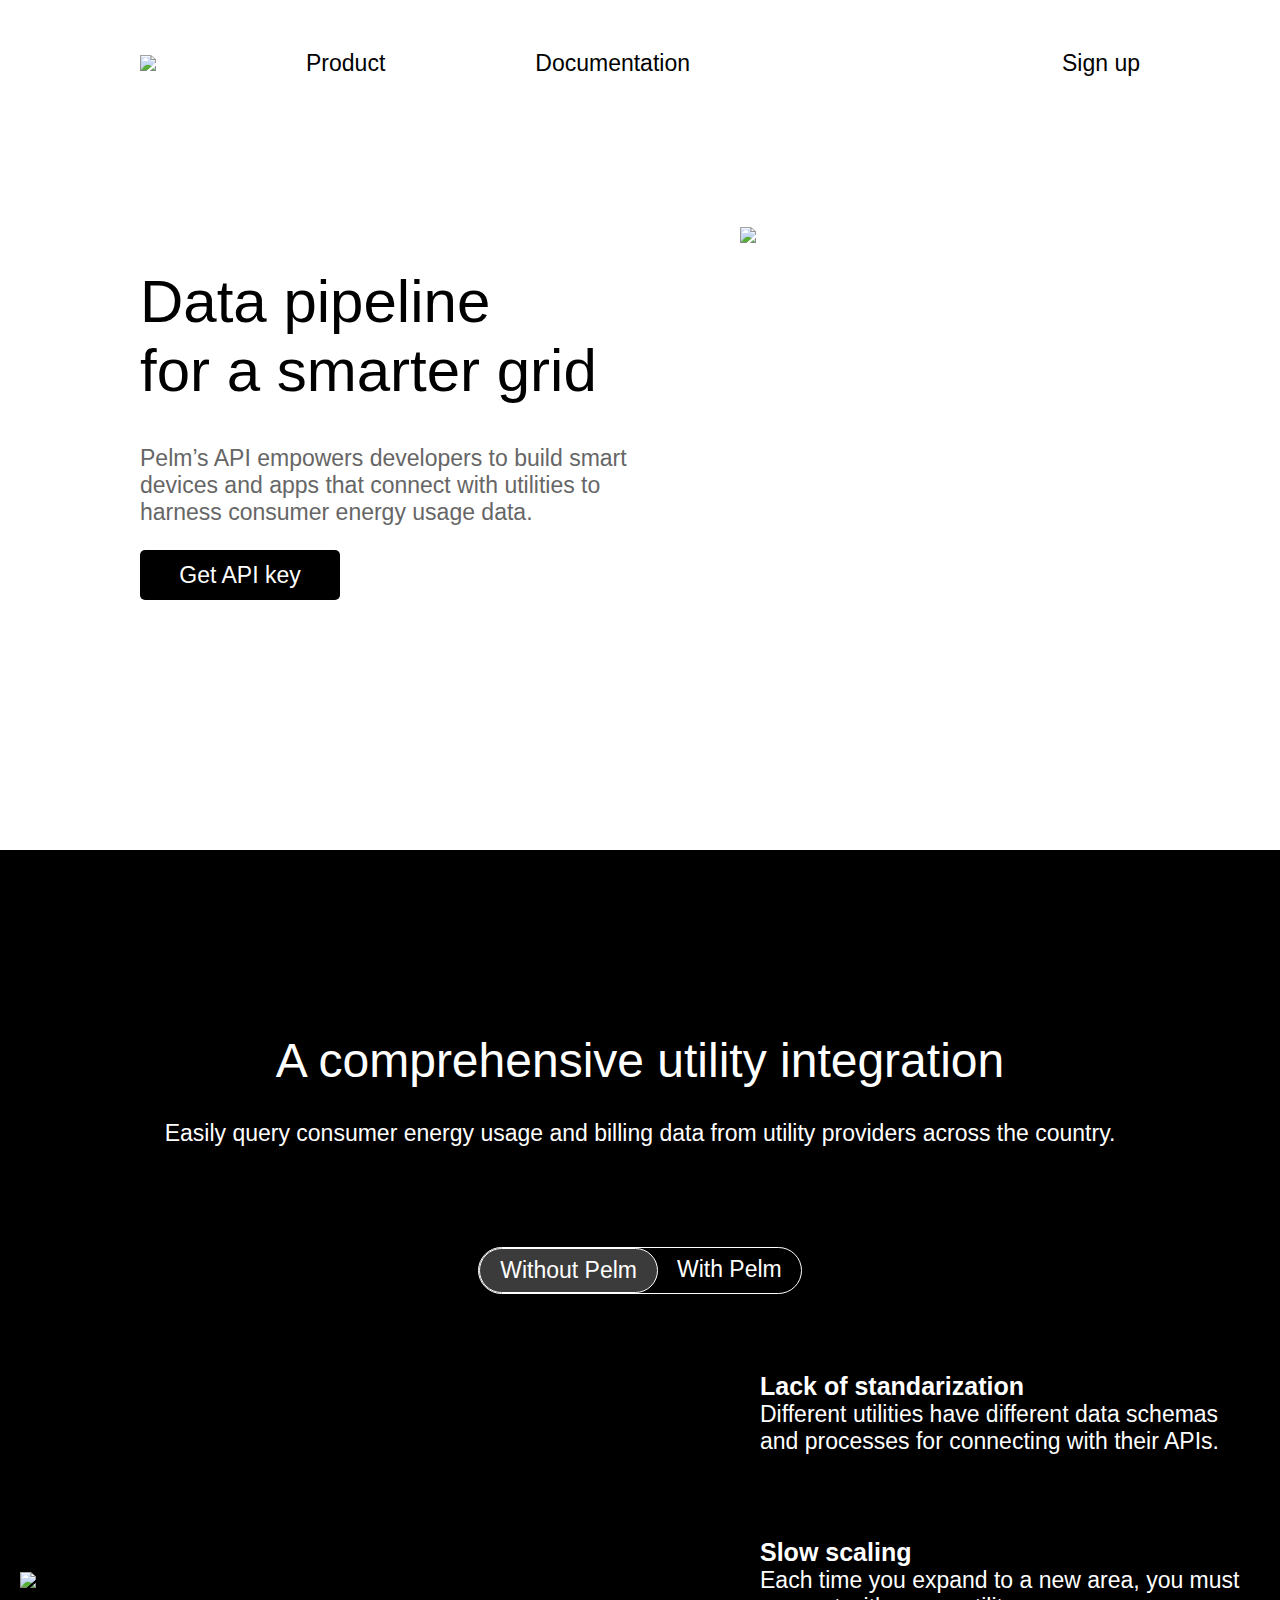
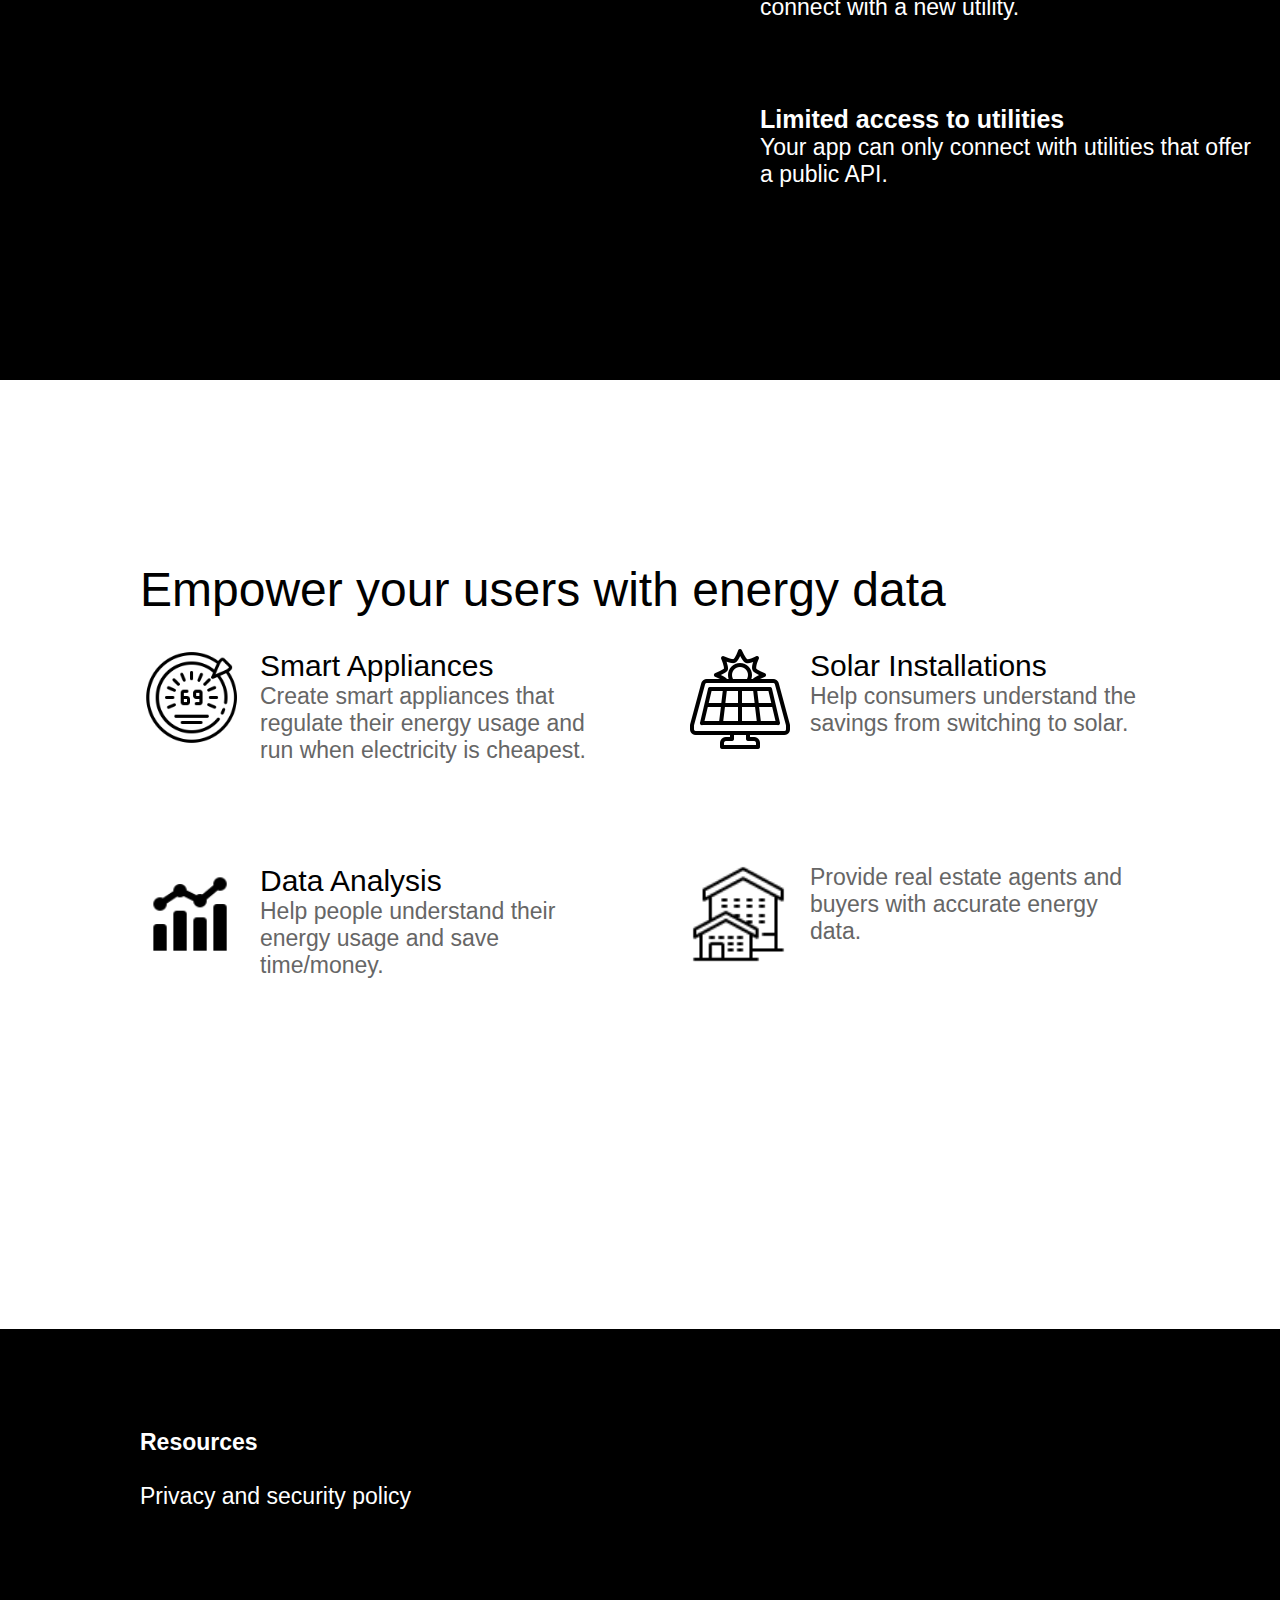
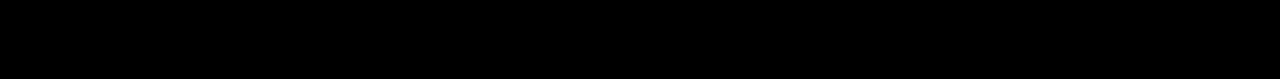
==== index.html @ b38000c2 "make product page responsive" ====
<!DOCTYPE HTML>
<html>
<head>
  <title>Pelm - Home</title>
  <meta charset="utf-8" />
  <meta name="viewport" content="width=device-width, initial-scale=1, user-scalable=no" />
  <!-- <link rel="stylesheet" href="assets/css/main.css" /> -->
  <link rel="stylesheet" href="assets/css/main.css" />
  <noscript><link rel="stylesheet" href="assets/css/noscript.css" /></noscript>
</head>
<body class="is-preload" style = "margin: 0px;">

  <!-- HEADER -->
  <div class="section-outer">
    <div class="header-container">
      <div class="header-content">
        <a href="index.html"><img style="width: 150px;" src="images/pelm-logo-with-text.png" /></a>
        <a class="header-link" href="product.html"> Product </a>
        <a class="header-link" href="documentation.html"> Documentation </a>
      </div>
      <a id="sign-up-link" class="header-link" href="register.html"> Sign up </a>
    </div>
  </div>

  <!-- INTRO -->
  <div class="section-outer">
    <div class="section-inner">
      <div class="intro-section-inner">
        <div style = "width: 500px">
          <h1 class="title">
            Data pipeline<br/> for a smarter grid
          </h1>
          <p class="intro-sub-title">
            Pelm’s API empowers developers to build smart devices and apps that connect with utilities​ to harness consumer energy usage data.
          </p>
          <a style = "width: 200px; height: 50px; background-color: black; margin-top: 12px; text-decoration:none;" href="register.html">
            <div style = "width: 200px; height: 50px; background-color: black; margin-top: 24px; border-radius: 5px; display: flex; justify-content: center; align-items: center;">
              <div style="font-size: 23px; font-family:roboto,sans-serif; color: white">
                Get API key
              </div>
            </div>
          </a>
        </div>
        <img class="intro-illustration" style="width: 400px;" src="https://static.wixstatic.com/media/a2cf2d_30bcdb3bb48a41028e357c40b509161d~mv2.png/v1/fill/w_996,h_762,al_c,q_90/Screen%20Shot%202021-02-03%20at%207_02_55%20PM.webp" />
      </div>

    </div>

  </div>

  <!--
  INFO
  -->
  <div id="info-section" class="section-outer info-section-outer">
    <div class="section-inner info-section-inner">
      <h1 class="info-h1">
        A comprehensive utility integration
      </h1>
      <p class="info-sub-header">
        Easily query consumer energy usage and billing data from utility providers across the country.
      </p>

      <div class="switch-field select-view" style="display: flex;
      justify-content: center;">
        <div class="switch-field-outer">
          <input type="radio" id="radio-one" name="switch-one" value="yes" checked/>
          <label for="radio-one">Without Pelm</label>
          <input type="radio" id="radio-two" name="switch-one" value="no" />
          <label for="radio-two">With Pelm</label>

        </div>
        
      </div>

      <div class="info-content">
        <img id="flowchart-without-pelm" class="flowchart" src="images/flowchart-without-pelm.png" />
        <img id="flowchart-with-pelm" class="flowchart" style="display: none;" src="images/flowchart-with-pelm.png" />


        <div id="without-pelm-summary" class="info-summary">
          <div style="color: white">
            <h3>
              Lack of standarization
            </h3>
            <p>
              Different utilities have different data schemas and processes for connecting with their APIs.
            </p>
          </div>
          <div style="color: white">
            <h3>
              Slow scaling
            </h3>
            <p>
              Each time you expand to a new area, you must connect with a new utility.
            </p>
          </div>
          <div style="color: white">
            <h3>
              Limited access to utilities
            </h3>
            <p>
              Your app can only connect with utilities that offer a public API.
            </p>
          </div>
        </div>

        <div id="with-pelm-summary" class="info-summary">
          <div style="color: white">
            <h3>
              One API to rule them all
            </h3>
            <p>
              Connect with just one API and get access to energy usage data for any household in the country.
            </p>
          </div>
          <div style="color: white">
            <h3>
              Scale rapidly
            </h3>
            <p>
              Expanding to a new region? We're probably already connected to the utility there.
            </p>
          </div>
          <div style="color: white">
            <h3>
              Exclusive access to certain utilities
            </h3>
            <p>
              We're working on integrating Pelm with utilities that don't offer a public API. Connect with Pelm to get access to previously unavailable customers.
            </p>
          </div>
        </div>

      </div>


    </div>

  </div>

<!-- USE CASES -->
  <div class="section-outer">
    <div class="section-inner">
      <h1>Empower your users with energy data</h1>
      <div class="use-case-items">
        <div class="use-case-section-item">
          <img class="use-case-section-icon" src="images/use-case-appliance.png" />
          <div>
            <h2>Smart Appliances</h2>
            <p>
              Create smart appliances that regulate their energy usage and run when electricity is cheapest.
            </p>
          </div>
        </div>
        <div class="use-case-section-item">
          <img class="use-case-section-icon" src="images/use-case-solar.png" />
          <div>
            <h2>Solar Installations</h2>
            <p>
              Help consumers understand the savings from switching to solar.
            </p>
          </div>
        </div>
        <div class="use-case-section-item">
          <img class="use-case-section-icon" src="images/use-case-data.png" />
          <div>
            <h2>Data Analysis</h2>
            <p>
              Help people understand their energy usage and save time/money.
            </p>
          </div>
        </div>
        <div class="use-case-section-item">
          <img class="use-case-section-icon" src="images/use-case-real-estate.png" />
          <div>
            <h2>
            <p>
              Provide real estate agents and buyers with accurate energy data.
            </p>
          </div>
        </div>

      </div>
    </div>
  </div>


  <!--@@@@@@@@@@@@@@@
  FOOTER
  @@@@@@@@@@@@@@@-->
    <div id="footer" class="section-outer footer-section-outer" >
      <div class="section-inner footer-section-inner" >
        <strong>Resources</strong>
        <br/>
        <br/>
        <a href="privacy-and-security-policy.html" style="text-decoration: none;">Privacy and security policy</a>
      </div>
    </div>


    <!-- Scripts -->
    <script src="js/jquery.min.js"></script>
    <script src="js/jquery.scrolly.min.js"></script>
    <script src="js/browser.min.js"></script>
    <script src="js/breakpoints.min.js"></script>
    <script src="js/util.js"></script>
    <script src="js/main.js"></script>

  </body>
  </html>
---- assets/css/main.css ----
html {
  font-family:roboto,sans-serif;
}

h1 {
  font-size: 35px;
  font-weight: normal;
  font-family:roboto-bold,roboto,sans-serif;
}

h2 {
  font-size: 25px;
  font-weight: normal;
  font-family:roboto-bold,roboto,sans-serif;
  margin: 0 0 0 0;
}

h3 {
  font-size: 22px;
  font-family:roboto-bold,roboto,sans-serif;
  margin: 0 0 0 0;
}

p {
  font-size: 20px;
  margin: 0 0 0 0;
  color: #666666;
}

a {
  font-size: 20px;
  text-decoration: none;
  color: #666666;
}

strong {
  font-size: 20px; font-family:roboto-bold,roboto,sans-serif
}



.section-outer {
  display: flex; justify-content: center
}

.section-inner {
  margin-top: 100px;
  margin-bottom: 100px;
  width: 90%;
}

@media (min-width: 1000px) {
  h1 {
    font-size: 48px;
  }

  h2 {
    font-size: 30px;
  }

  h3 {
    font-size: 25px;
  }

  p {
    font-size: 23px;
  }

  a {
    font-size: 23px;
  }

  strong {
    font-size: 23px;
  }

  .section-inner {
    width: 1000px;
    margin-top: 150px;
    margin-bottom: 150px;
  }
}


/*
  HEADER
*/

.header-container {
  width: 90%; margin-top: 50px; display: flex; justify-content: space-between;
}

@media (min-width: 1000px) {
  .header-container {
    width: 1000px;
  }
}

.header-content {
  display: flex;
  width: 550px;
  justify-content: space-between;
}

.header-link {
  display: flex;
  /*display: none;*/
  justify-content: center;
  align-items: center;
  text-decoration:none;
  font-size: 23px;

  /*margin-left: 100px;*/
  color: black;
}

@media (max-width: 999px) {
  #sign-up-link {
    display: none;
  }

  .header-link {
    display: none;
  }
}


/*
  INTRO
*/

.intro-section-inner {
  display: flex;
  justify-content: space-between;
  margin-bottom: 100px;
}

.title {
  font-size: 60px;
  /*font-family:roboto-bold,roboto,sans-serif;*/
}

.intro-sub-title {
  margin-top: 12px; color: #666666;
}

@media (max-width: 999px) {
  .title {
    font-size: 40px;
  }

  .intro-illustration {
    display: none;
  }
}

/*
  INFO
*/

#info-section {
  color: white;
}

#info-section p {
  color: white;
}

.info-section-outer {
  background-color: #000000;
}

.info-section-inner {
  display: flex;
  flex-direction: column;
  justify-content: center;
}

@media (min-width: 1000px) {
  .info-section-inner {
    width: 1500px;
  }
}

.intro-section-inner {
  display: flex;
  justify-content: space-between;
}

.info-h1 {
  text-align: center;
}

.info-sub-header {
  /*margin-top: 12px; */
  text-align: center; margin-bottom: 100px;
}

.switch-field {
  display: flex;
  margin-bottom: 36px;
  overflow: hidden;
}

.switch-field-outer {
  display: flex;
  /*margin-bottom: 36px;
  overflow: hidden;*/
  border: 1px solid white;
  border-radius: 50px;
}


.switch-field input {
  position: absolute !important;
  clip: rect(0, 0, 0, 0);
  height: 1px;
  width: 1px;
  border: 0;
  overflow: hidden;
}

.switch-field label {
  font-family: roboto,sans-serif;
  font-size: 20px;
  line-height: 1;
  text-align: center;
  padding: 10px 20px;
  margin-right: -1px;
  transition: all 0.1s ease-in-out;
  border-radius: 50px 50px 50px 50px;
}

@media (min-width: 1000px) {
  .switch-field label {
    font-size: 23px;
  }
}

.switch-field label:hover {
  cursor: pointer;
}

.switch-field input:checked + label {
  background-color: #3B3B3B;
  border: 1px solid white;
}

.info-content {
  display: flex;
  flex-direction: column;
  align-items: center;
}

@media (min-width: 1000px) {
  .info-content {
    flex-direction: row;
    justify-content: space-around;
  }
}

.flowchart {
  width: min(90%, 700px);
}

.info-summary {
  max-width: 500px; height: 500px; display: flex; flex-direction: column; justify-content: space-around;
}

#with-pelm-summary {
  display: none;
}

/*
  USE CASES
*/

.use-case-section-inner {
  display: flex; flex-direction: column;
}

.use-case-items {
  display: flex;
  flex-direction: row;
  flex-wrap: wrap;
  justify-content: center;
}

.use-case-section-item {
  display: flex;
  width: 450px;
  margin-bottom: 40px;
}

.use-case-section-icon {
  width: 80px;
  height: 80px;
  margin-right: 20px;
}

@media (min-width: 1000px) {
  .use-case-items {
    justify-content: space-between;
  }

  .use-case-section-item {
    margin-bottom: 100px;
  }

  .use-case-section-icon {
    width: 100px;
    height: 100px;
  }
}

.login {
  width: 350px;
  /*position: absolute;*/
  /*top: 10%;*/
  /*left: 50%;*/
  /*margin-left: -175px;*/
}

/*
  FOOTER
*/

#footer {
  color: white;
}

#footer a {
  color: white;
}

.footer-section-outer {
  display: flex; justify-content: center;
  background-color: black;
  margin-top: 100px;
}

.footer-section-inner {
  margin-top: 100px; margin-bottom: 100px;
  width: 90%;
  height: 150px;
  font-size: 23px;
  font-family: roboto,sans-serif;
}

@media (min-width: 1000px) {
  .footer-section-inner {
    width: 1000px;
  }
}


#privacy-and-security-policy h2 {
  font-size: 30px; font-family:roboto-bold,roboto,sans-serif
}

#privacy-and-security-policy h3 {
  font-size: 30px; font-family:roboto-bold,roboto,sans-serif
}

#privacy-and-security-policy p {
    font-size: 23px; font-family:roboto,sans-serif; color: #666666;
}

#privacy-and-security-policy li {
  font-size: 23px; font-family:roboto,sans-serif; color: #666666;
}

.privacy-and-security-policy-h1 {

}

.privacy-and-security-policy-h2 {
  font-size: 30px; font-family:roboto-bold,roboto,sans-serif
}

.privacy-and-security-policy-h3 {
  font-size: 23px; font-family:roboto-bold,roboto,sans-serif
}

.privacy-and-security-policy-body {
  font-size: 23px; font-family:roboto,sans-serif; color: #666666;
}


.register-form-row {
  width: 500px;
}
---- assets/css/main.css ----
html {
  font-family:roboto,sans-serif;
}

h1 {
  font-size: 35px;
  font-weight: normal;
  font-family:roboto-bold,roboto,sans-serif;
}

h2 {
  font-size: 25px;
  font-weight: normal;
  font-family:roboto-bold,roboto,sans-serif;
  margin: 0 0 0 0;
}

h3 {
  font-size: 22px;
  font-family:roboto-bold,roboto,sans-serif;
  margin: 0 0 0 0;
}

p {
  font-size: 20px;
  margin: 0 0 0 0;
  color: #666666;
}

a {
  font-size: 20px;
  text-decoration: none;
  color: #666666;
}

strong {
  font-size: 20px; font-family:roboto-bold,roboto,sans-serif
}



.section-outer {
  display: flex; justify-content: center
}

.section-inner {
  margin-top: 100px;
  margin-bottom: 100px;
  width: 90%;
}

@media (min-width: 1000px) {
  h1 {
    font-size: 48px;
  }

  h2 {
    font-size: 30px;
  }

  h3 {
    font-size: 25px;
  }

  p {
    font-size: 23px;
  }

  a {
    font-size: 23px;
  }

  strong {
    font-size: 23px;
  }

  .section-inner {
    width: 1000px;
    margin-top: 150px;
    margin-bottom: 150px;
  }
}


/*
  HEADER
*/

.header-container {
  width: 90%; margin-top: 50px; display: flex; justify-content: space-between;
}

@media (min-width: 1000px) {
  .header-container {
    width: 1000px;
  }
}

.header-content {
  display: flex;
  width: 550px;
  justify-content: space-between;
}

.header-link {
  display: flex;
  /*display: none;*/
  justify-content: center;
  align-items: center;
  text-decoration:none;
  font-size: 23px;

  /*margin-left: 100px;*/
  color: black;
}

@media (max-width: 999px) {
  #sign-up-link {
    display: none;
  }

  .header-link {
    display: none;
  }
}


/*
  INTRO
*/

.intro-section-inner {
  display: flex;
  justify-content: space-between;
  margin-bottom: 100px;
}

.title {
  font-size: 60px;
  /*font-family:roboto-bold,roboto,sans-serif;*/
}

.intro-sub-title {
  margin-top: 12px; color: #666666;
}

@media (max-width: 999px) {
  .title {
    font-size: 40px;
  }

  .intro-illustration {
    display: none;
  }
}

/*
  INFO
*/

#info-section {
  color: white;
}

#info-section p {
  color: white;
}

.info-section-outer {
  background-color: #000000;
}

.info-section-inner {
  display: flex;
  flex-direction: column;
  justify-content: center;
}

@media (min-width: 1000px) {
  .info-section-inner {
    width: 1500px;
  }
}

.intro-section-inner {
  display: flex;
  justify-content: space-between;
}

.info-h1 {
  text-align: center;
}

.info-sub-header {
  /*margin-top: 12px; */
  text-align: center; margin-bottom: 100px;
}

.switch-field {
  display: flex;
  margin-bottom: 36px;
  overflow: hidden;
}

.switch-field-outer {
  display: flex;
  /*margin-bottom: 36px;
  overflow: hidden;*/
  border: 1px solid white;
  border-radius: 50px;
}


.switch-field input {
  position: absolute !important;
  clip: rect(0, 0, 0, 0);
  height: 1px;
  width: 1px;
  border: 0;
  overflow: hidden;
}

.switch-field label {
  font-family: roboto,sans-serif;
  font-size: 20px;
  line-height: 1;
  text-align: center;
  padding: 10px 20px;
  margin-right: -1px;
  transition: all 0.1s ease-in-out;
  border-radius: 50px 50px 50px 50px;
}

@media (min-width: 1000px) {
  .switch-field label {
    font-size: 23px;
  }
}

.switch-field label:hover {
  cursor: pointer;
}

.switch-field input:checked + label {
  background-color: #3B3B3B;
  border: 1px solid white;
}

.info-content {
  display: flex;
  flex-direction: column;
  align-items: center;
}

@media (min-width: 1000px) {
  .info-content {
    flex-direction: row;
    justify-content: space-around;
  }
}

.flowchart {
  width: min(90%, 700px);
}

.info-summary {
  max-width: 500px; height: 500px; display: flex; flex-direction: column; justify-content: space-around;
}

#with-pelm-summary {
  display: none;
}

/*
  USE CASES
*/

.use-case-section-inner {
  display: flex; flex-direction: column;
}

.use-case-items {
  display: flex;
  flex-direction: row;
  flex-wrap: wrap;
  justify-content: center;
}

.use-case-section-item {
  display: flex;
  width: 450px;
  margin-bottom: 40px;
}

.use-case-section-icon {
  width: 80px;
  height: 80px;
  margin-right: 20px;
}

@media (min-width: 1000px) {
  .use-case-items {
    justify-content: space-between;
  }

  .use-case-section-item {
    margin-bottom: 100px;
  }

  .use-case-section-icon {
    width: 100px;
    height: 100px;
  }
}

.login {
  width: 350px;
  /*position: absolute;*/
  /*top: 10%;*/
  /*left: 50%;*/
  /*margin-left: -175px;*/
}

/*
  FOOTER
*/

#footer {
  color: white;
}

#footer a {
  color: white;
}

.footer-section-outer {
  display: flex; justify-content: center;
  background-color: black;
  margin-top: 100px;
}

.footer-section-inner {
  margin-top: 100px; margin-bottom: 100px;
  width: 90%;
  height: 150px;
  font-size: 23px;
  font-family: roboto,sans-serif;
}

@media (min-width: 1000px) {
  .footer-section-inner {
    width: 1000px;
  }
}


#privacy-and-security-policy h2 {
  font-size: 30px; font-family:roboto-bold,roboto,sans-serif
}

#privacy-and-security-policy h3 {
  font-size: 30px; font-family:roboto-bold,roboto,sans-serif
}

#privacy-and-security-policy p {
    font-size: 23px; font-family:roboto,sans-serif; color: #666666;
}

#privacy-and-security-policy li {
  font-size: 23px; font-family:roboto,sans-serif; color: #666666;
}

.privacy-and-security-policy-h1 {

}

.privacy-and-security-policy-h2 {
  font-size: 30px; font-family:roboto-bold,roboto,sans-serif
}

.privacy-and-security-policy-h3 {
  font-size: 23px; font-family:roboto-bold,roboto,sans-serif
}

.privacy-and-security-policy-body {
  font-size: 23px; font-family:roboto,sans-serif; color: #666666;
}


.register-form-row {
  width: 500px;
}
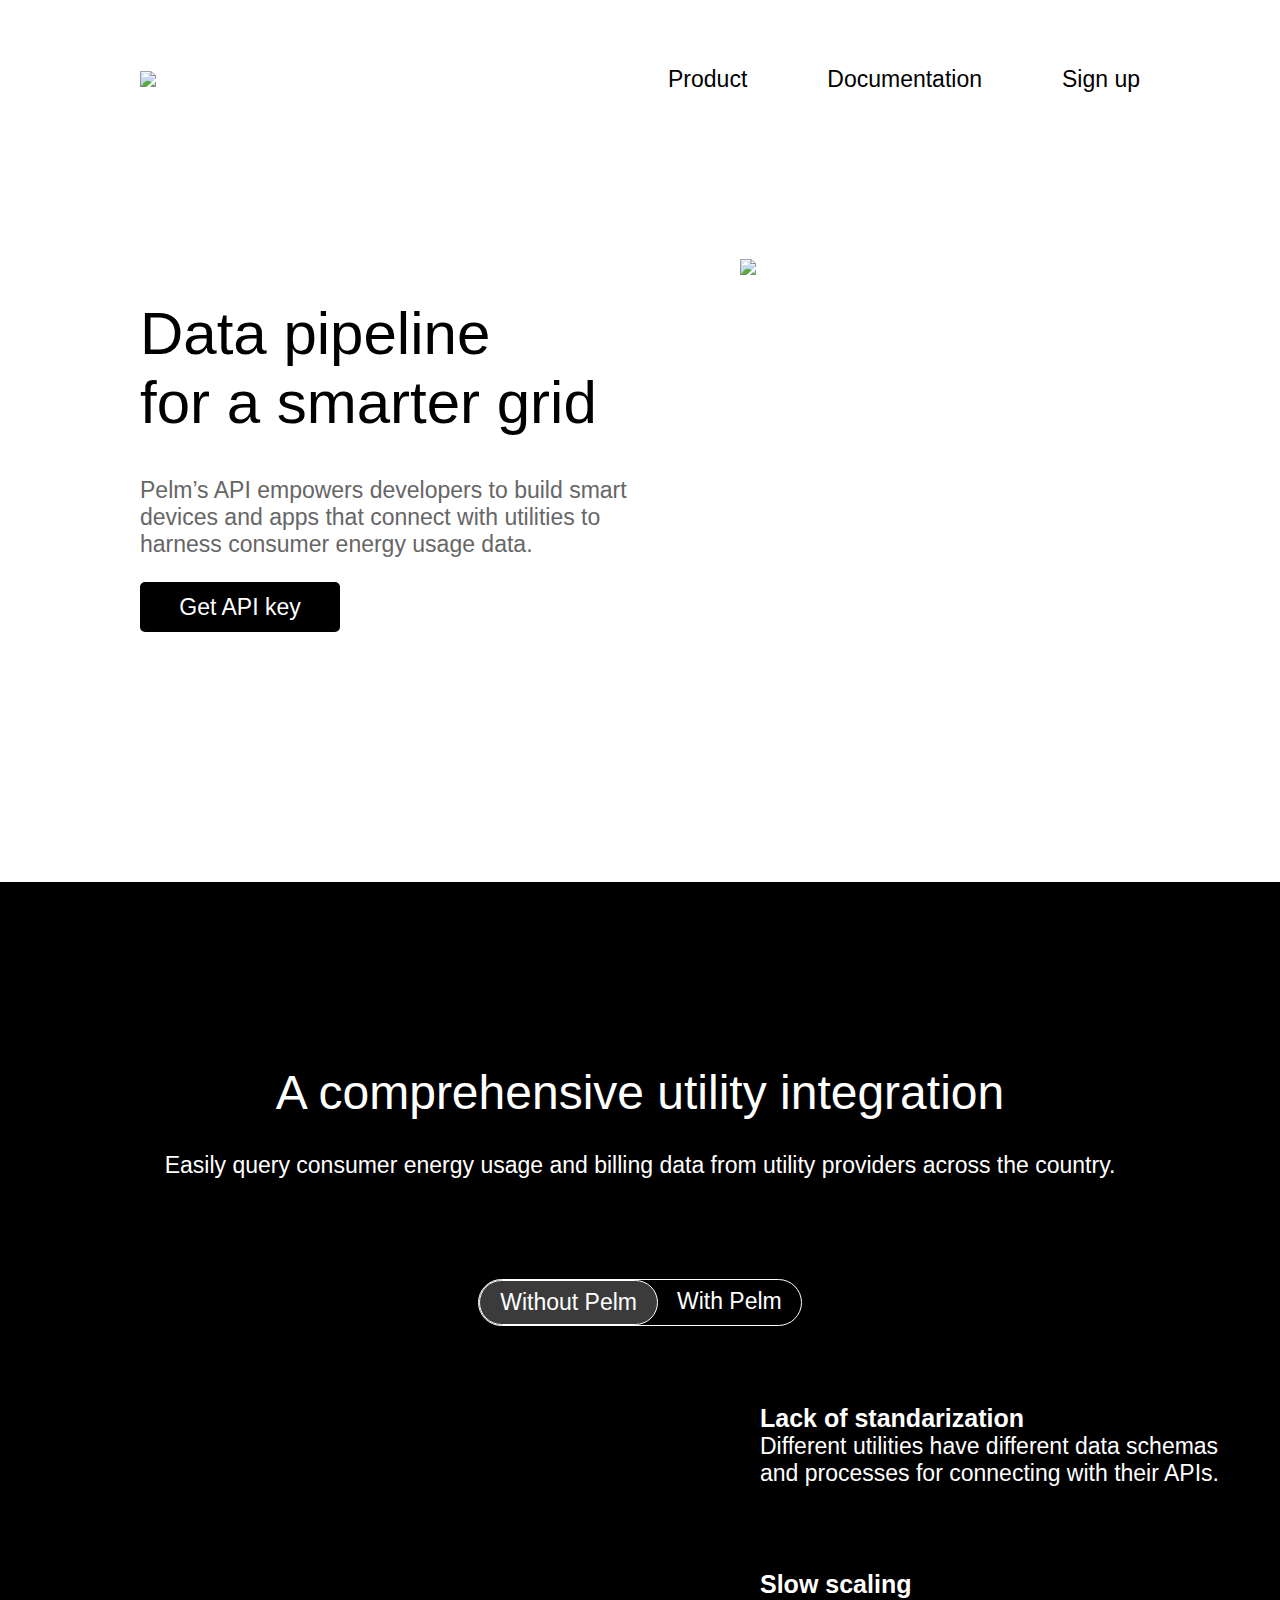
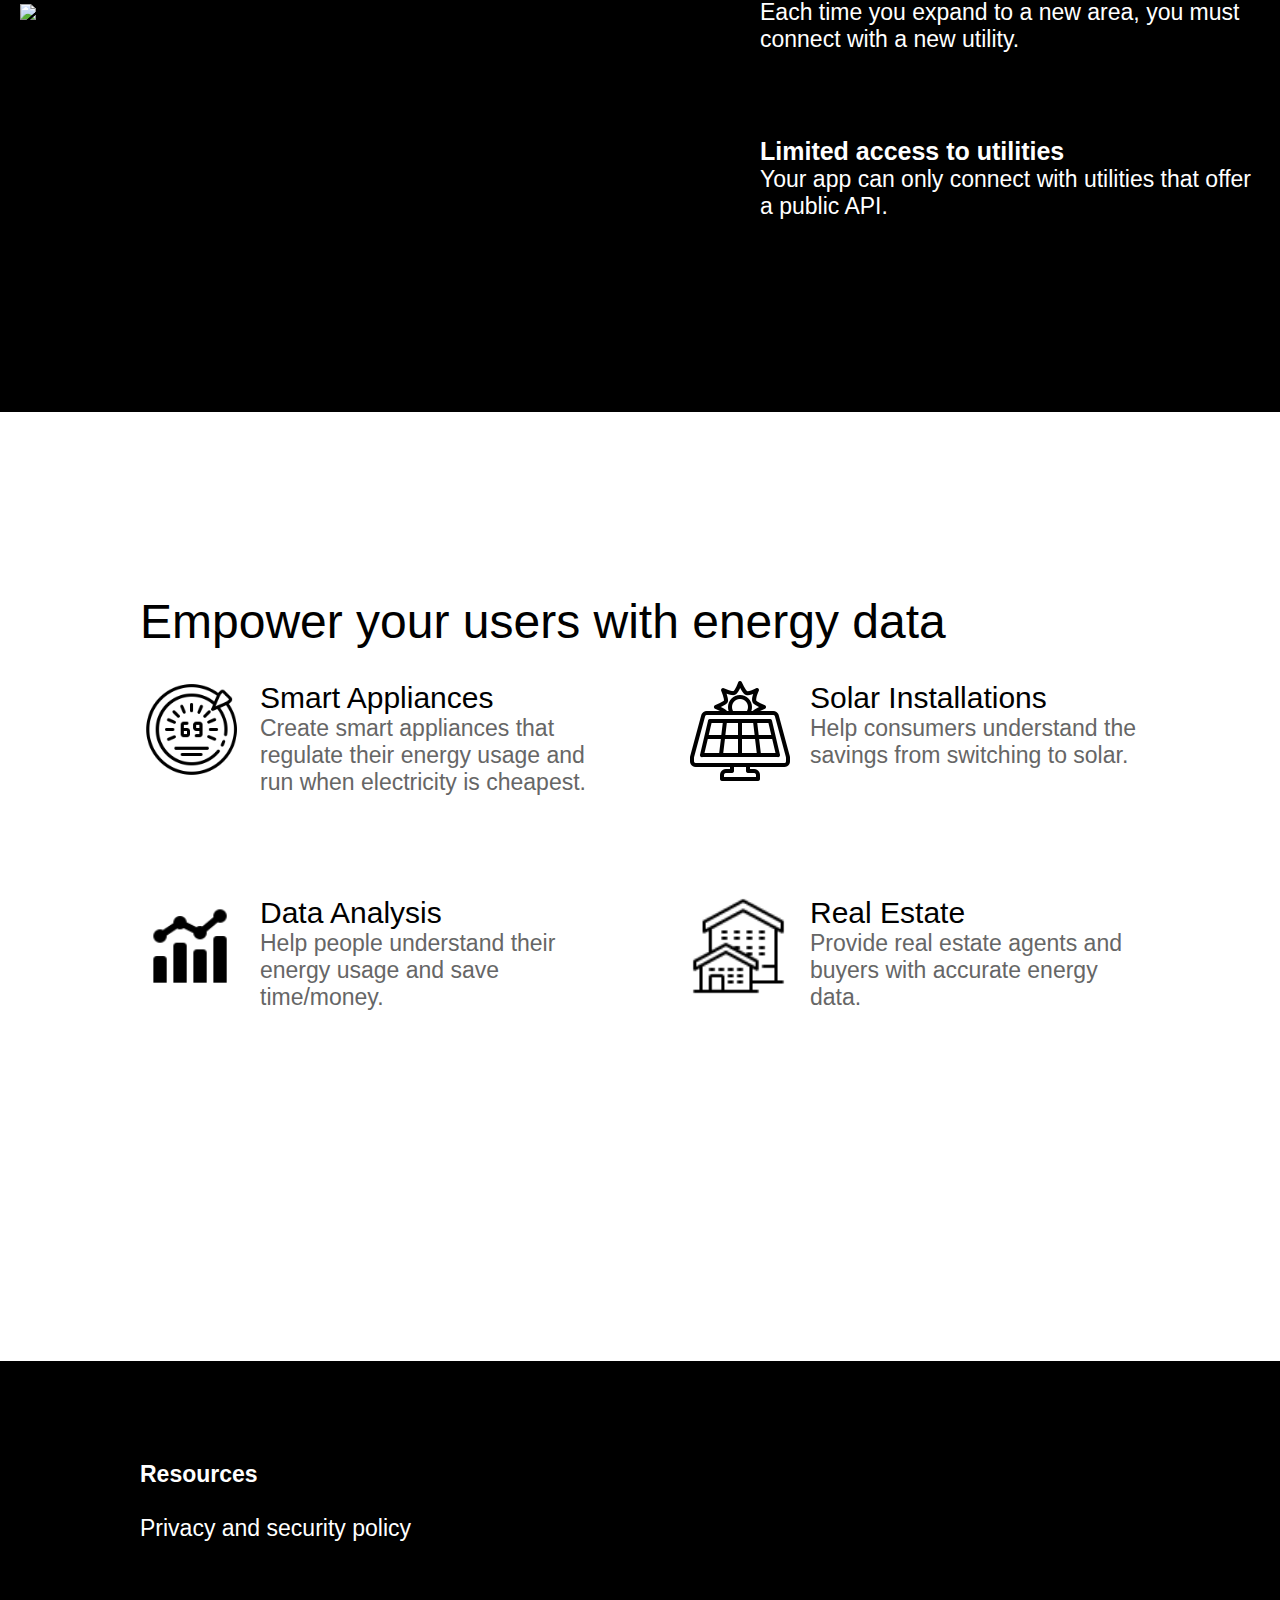
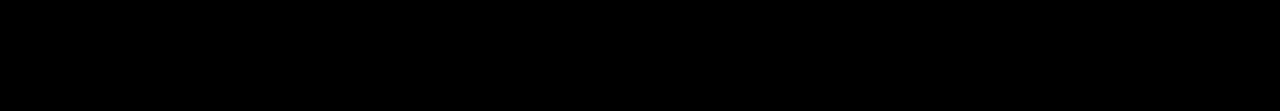
==== commit 3b04d557: "add hamburger menu to mobile" ====
--- a/index.html
+++ b/index.html
@@ -11,16 +11,34 @@
 <body class="is-preload" style = "margin: 0px;">
 
   <!-- HEADER -->
-  <div class="section-outer">
-    <div class="header-container">
-      <div class="header-content">
-        <a href="index.html"><img style="width: 150px;" src="images/pelm-logo-with-text.png" /></a>
-        <a class="header-link" href="product.html"> Product </a>
-        <a class="header-link" href="documentation.html"> Documentation </a>
-      </div>
-      <a id="sign-up-link" class="header-link" href="register.html"> Sign up </a>
-    </div>
-  </div>
+  <div id="header" class="section-outer">
+    <div class="header-section-inner">
+      <header class="header">
+        <nav class="navbar">
+          <a href="index.html"><img style="width: 150px;" src="images/pelm-logo-with-text.png" /></a>
+          <ul class="nav-menu">
+            <li class="nav-item">
+              <a href="product.html" class="nav-link">Product</a>
+            </li>
+            <li class="nav-item">
+              <a href="documentation.html" class="nav-link">Documentation</a>
+            </li>
+            <li class="nav-item">
+              <a href="register.html" class="nav-link">Sign up</a>
+            </li>
+          </ul>
+
+          <div class="hamburger">
+            <span class="bar"></span>
+            <span class="bar"></span>
+            <span class="bar"></span>
+          </div>
+        </nav>
+      </header>
+
+    </div>
+  </div>
+
 
   <!-- INTRO -->
   <div class="section-outer">
@@ -173,7 +191,7 @@
         <div class="use-case-section-item">
           <img class="use-case-section-icon" src="images/use-case-real-estate.png" />
           <div>
-            <h2>
+            <h2>Real Estate</h2>
             <p>
               Provide real estate agents and buyers with accurate energy data.
             </p>
--- a/assets/css/main.css
+++ b/assets/css/main.css
@@ -86,6 +86,10 @@
   HEADER
 */
 
+#header li {
+  list-style: none;
+}
+
 .header-container {
   width: 90%; margin-top: 50px; display: flex; justify-content: space-between;
 }
@@ -109,8 +113,6 @@
   align-items: center;
   text-decoration:none;
   font-size: 23px;
-
-  /*margin-left: 100px;*/
   color: black;
 }
 
@@ -123,6 +125,112 @@
     display: none;
   }
 }
+
+
+.header{
+  /*border-bottom: 1px solid #E2E8F0;*/
+}
+
+.header-section-inner {
+  width: 1000px;
+  margin-top: 50px;
+}
+
+.navbar {
+  display: flex;
+  justify-content: space-between;
+  align-items: center;
+  /*padding: 1rem 1.5rem;*/
+}
+
+.hamburger {
+  display: none;
+}
+
+.bar {
+  display: block;
+  width: 25px;
+  height: 3px;
+  margin: 5px auto;
+  -webkit-transition: all 0.3s ease-in-out;
+  transition: all 0.3s ease-in-out;
+  background-color: #101010;
+}
+
+.nav-menu {
+  display: flex;
+  justify-content: space-between;
+  align-items: center;
+  padding: 0 0 0 0;
+}
+
+.nav-item {
+  margin-left: 5rem;
+}
+
+.nav-link{
+  font-size: 23px;
+  color: black;
+  text-decoration:none;
+}
+
+.nav-link:hover{
+  color: #482ff7;
+}
+
+.nav-logo {
+  font-size: 2.1rem;
+  font-weight: 500;
+  color: #482ff7;
+}
+
+
+@media only screen and (max-width: 999px) {
+  .header-section-inner {
+    width: 90%;
+  }
+
+  .nav-menu {
+    position: fixed;
+    left: -100%;
+    top: 100px;
+    flex-direction: column;
+    background-color: #fff;
+    width: 100%;
+    border-radius: 10px;
+    text-align: center;
+    transition: 0.3s;
+    box-shadow:
+            0 10px 27px rgba(0, 0, 0, 0.05);
+  }
+
+  .nav-menu.active {
+    left: 0;
+  }
+
+  .nav-item {
+    margin: 2.5rem 0;
+  }
+
+  .hamburger {
+    display: block;
+    cursor: pointer;
+  }
+
+  .hamburger.active .bar:nth-child(2) {
+    opacity: 0;
+  }
+
+  .hamburger.active .bar:nth-child(1) {
+    transform: translateY(8px) rotate(45deg);
+  }
+
+  .hamburger.active .bar:nth-child(3) {
+    transform: translateY(-8px) rotate(-45deg);
+  }
+
+}
+
 
 
 /*
--- a/assets/css/main.css
+++ b/assets/css/main.css
@@ -86,6 +86,10 @@
   HEADER
 */
 
+#header li {
+  list-style: none;
+}
+
 .header-container {
   width: 90%; margin-top: 50px; display: flex; justify-content: space-between;
 }
@@ -109,8 +113,6 @@
   align-items: center;
   text-decoration:none;
   font-size: 23px;
-
-  /*margin-left: 100px;*/
   color: black;
 }
 
@@ -123,6 +125,112 @@
     display: none;
   }
 }
+
+
+.header{
+  /*border-bottom: 1px solid #E2E8F0;*/
+}
+
+.header-section-inner {
+  width: 1000px;
+  margin-top: 50px;
+}
+
+.navbar {
+  display: flex;
+  justify-content: space-between;
+  align-items: center;
+  /*padding: 1rem 1.5rem;*/
+}
+
+.hamburger {
+  display: none;
+}
+
+.bar {
+  display: block;
+  width: 25px;
+  height: 3px;
+  margin: 5px auto;
+  -webkit-transition: all 0.3s ease-in-out;
+  transition: all 0.3s ease-in-out;
+  background-color: #101010;
+}
+
+.nav-menu {
+  display: flex;
+  justify-content: space-between;
+  align-items: center;
+  padding: 0 0 0 0;
+}
+
+.nav-item {
+  margin-left: 5rem;
+}
+
+.nav-link{
+  font-size: 23px;
+  color: black;
+  text-decoration:none;
+}
+
+.nav-link:hover{
+  color: #482ff7;
+}
+
+.nav-logo {
+  font-size: 2.1rem;
+  font-weight: 500;
+  color: #482ff7;
+}
+
+
+@media only screen and (max-width: 999px) {
+  .header-section-inner {
+    width: 90%;
+  }
+
+  .nav-menu {
+    position: fixed;
+    left: -100%;
+    top: 100px;
+    flex-direction: column;
+    background-color: #fff;
+    width: 100%;
+    border-radius: 10px;
+    text-align: center;
+    transition: 0.3s;
+    box-shadow:
+            0 10px 27px rgba(0, 0, 0, 0.05);
+  }
+
+  .nav-menu.active {
+    left: 0;
+  }
+
+  .nav-item {
+    margin: 2.5rem 0;
+  }
+
+  .hamburger {
+    display: block;
+    cursor: pointer;
+  }
+
+  .hamburger.active .bar:nth-child(2) {
+    opacity: 0;
+  }
+
+  .hamburger.active .bar:nth-child(1) {
+    transform: translateY(8px) rotate(45deg);
+  }
+
+  .hamburger.active .bar:nth-child(3) {
+    transform: translateY(-8px) rotate(-45deg);
+  }
+
+}
+
 
 
 /*
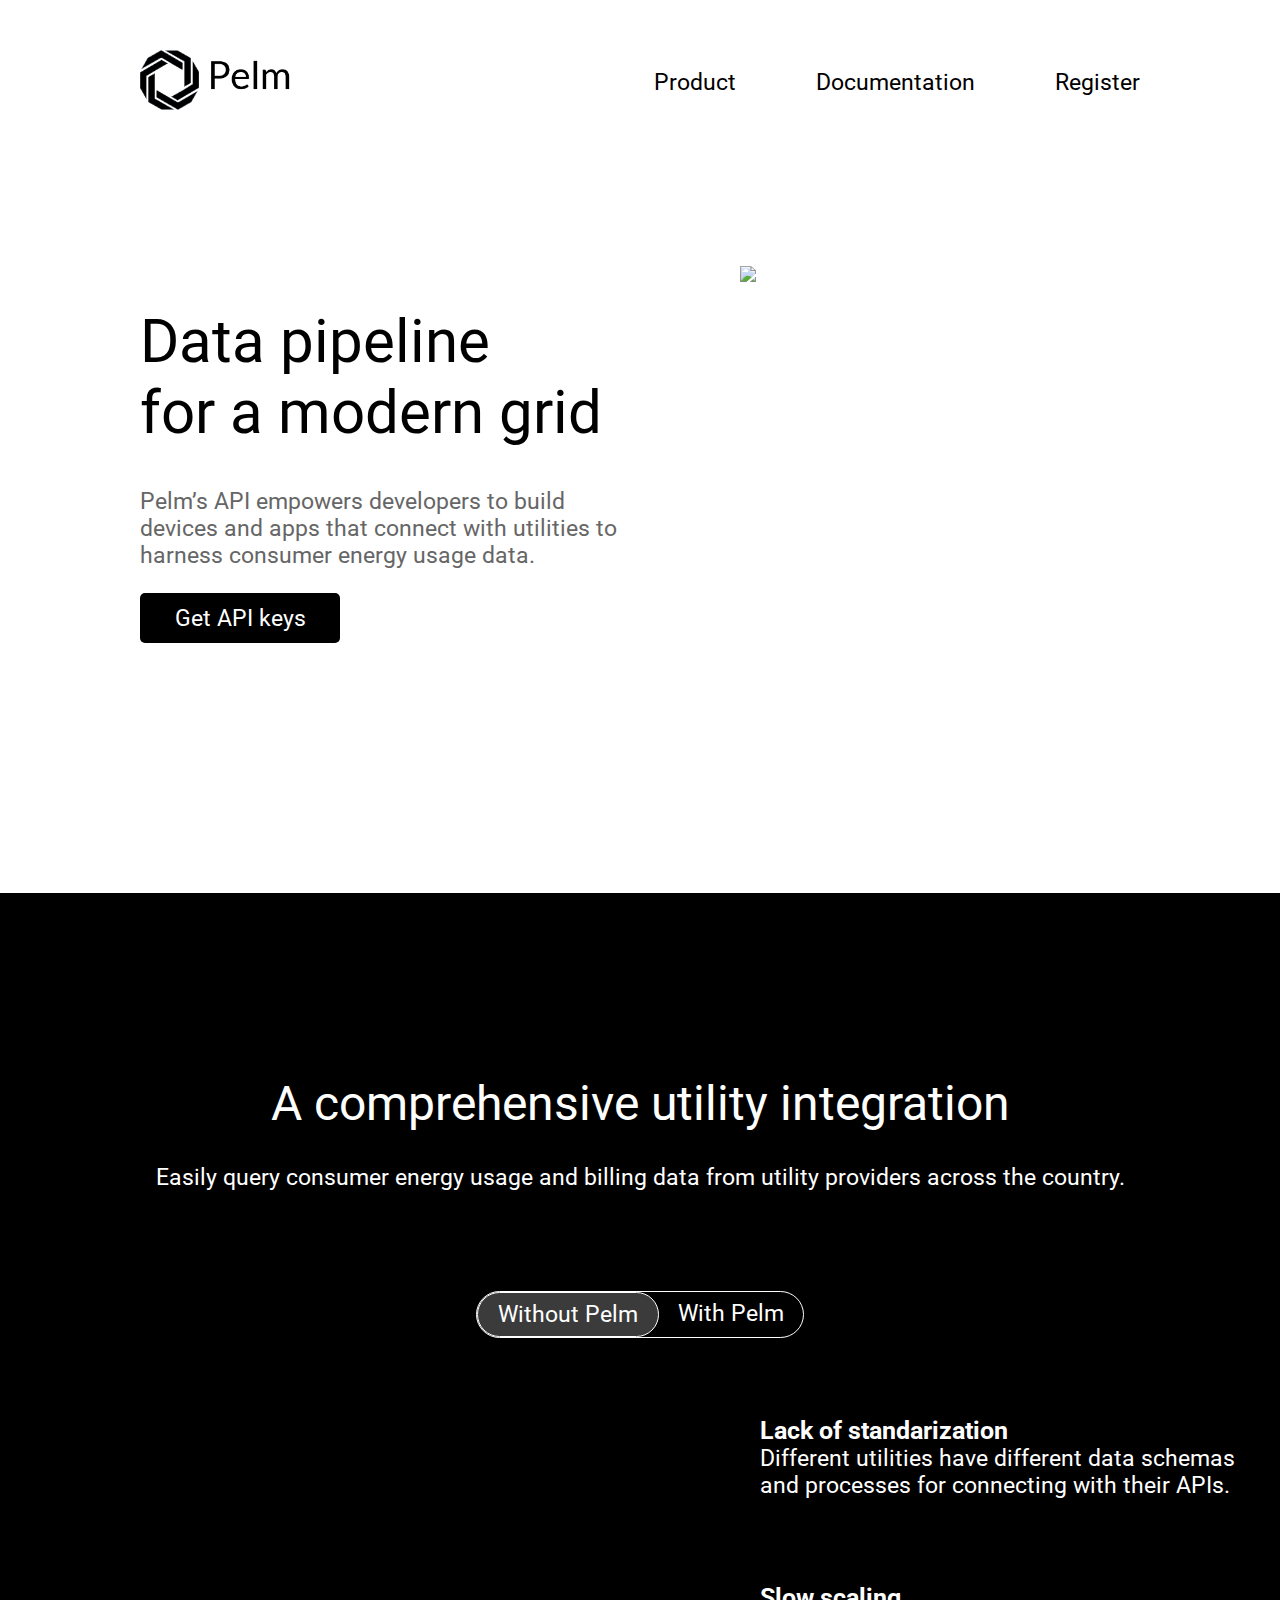
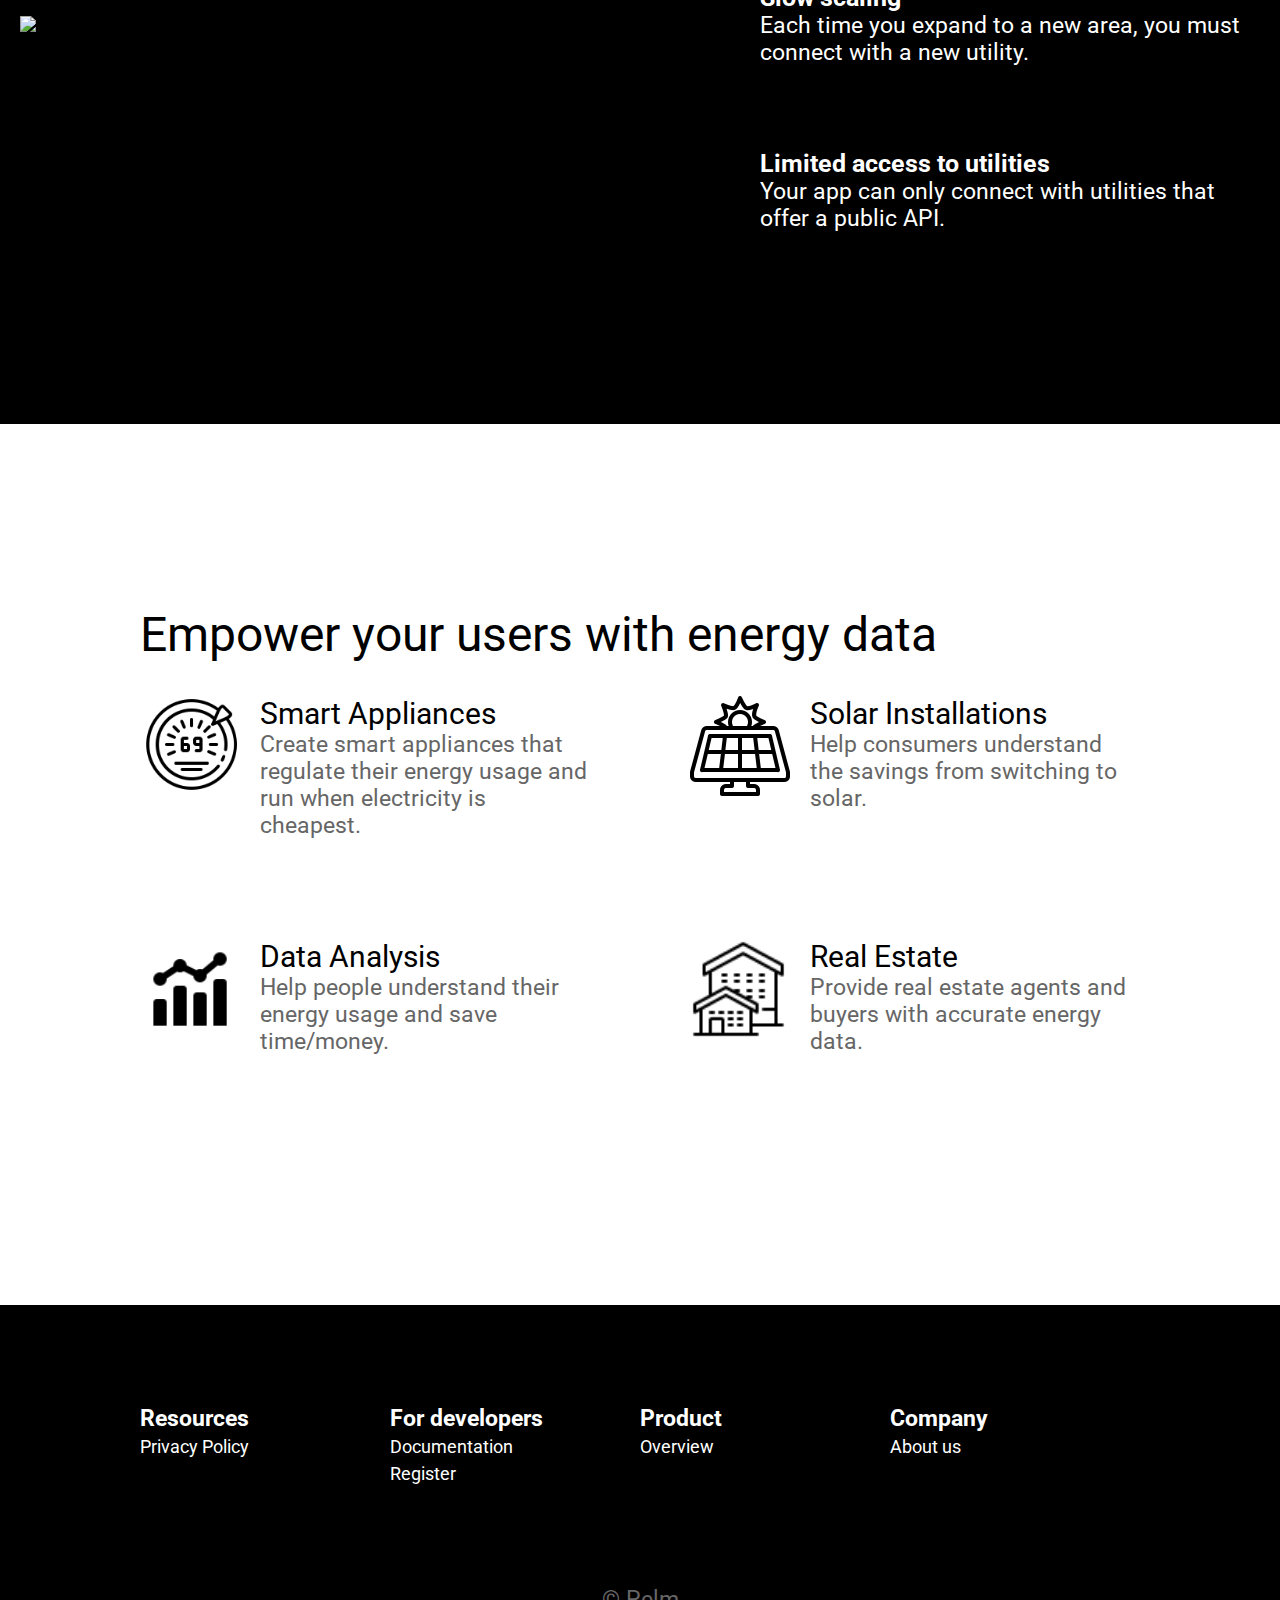
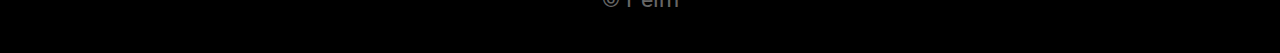
==== commit af15e70b: "footer" ====
--- a/index.html
+++ b/index.html
@@ -1,5 +1,7 @@
 <!DOCTYPE HTML>
-<html>
+<link rel="preconnect" href="https://fonts.googleapis.com">
+<link rel="preconnect" href="https://fonts.gstatic.com" crossorigin>
+<link href="https://fonts.googleapis.com/css2?family=Roboto:wght@500&display=swap" rel="stylesheet">
 <head>
   <title>Pelm - Home</title>
   <meta charset="utf-8" />
@@ -24,7 +26,7 @@
               <a href="documentation.html" class="nav-link">Documentation</a>
             </li>
             <li class="nav-item">
-              <a href="register.html" class="nav-link">Sign up</a>
+              <a href="register.html" class="nav-link">Register</a>
             </li>
           </ul>
 
@@ -35,7 +37,6 @@
           </div>
         </nav>
       </header>
-
     </div>
   </div>
 
@@ -46,15 +47,15 @@
       <div class="intro-section-inner">
         <div style = "width: 500px">
           <h1 class="title">
-            Data pipeline<br/> for a smarter grid
+            Data pipeline<br/> for a modern grid
           </h1>
           <p class="intro-sub-title">
-            Pelm’s API empowers developers to build smart devices and apps that connect with utilities​ to harness consumer energy usage data.
+            Pelm’s API empowers developers to build devices and apps that connect with utilities​ to harness consumer energy usage data.
           </p>
           <a style = "width: 200px; height: 50px; background-color: black; margin-top: 12px; text-decoration:none;" href="register.html">
             <div style = "width: 200px; height: 50px; background-color: black; margin-top: 24px; border-radius: 5px; display: flex; justify-content: center; align-items: center;">
               <div style="font-size: 23px; font-family:roboto,sans-serif; color: white">
-                Get API key
+                Get API keys
               </div>
             </div>
           </a>
@@ -206,13 +207,38 @@
   <!--@@@@@@@@@@@@@@@
   FOOTER
   @@@@@@@@@@@@@@@-->
-    <div id="footer" class="section-outer footer-section-outer" >
-      <div class="section-inner footer-section-inner" >
-        <strong>Resources</strong>
-        <br/>
-        <br/>
-        <a href="privacy-and-security-policy.html" style="text-decoration: none;">Privacy and security policy</a>
-      </div>
+    <div id="footer" class="footer-section-outer" >
+      <div class="footer-section-inner" >
+        <div class="footer-column">
+          <strong>Resources</strong>
+          <ul style="list-style-type:none; padding-left: 0; list-style-position: inside; display: inline;">
+              <li><a href="privacy-and-security-policy.html" style="text-decoration: none;">Privacy Policy</a></li>
+          </ul>
+        </div>
+        <div class="footer-column">
+          <strong>For developers</strong>
+          <ul style="list-style-type:none; padding-left: 0; list-style-position: inside; display: inline;">
+              <li><a href="documentation.html" class="nav-link">Documentation</a></li>
+              <li><a href="register.html" class="nav-link">Register</a></li>
+          </ul>
+        </div>
+        <div class="footer-column">
+          <strong>Product</strong>
+          <ul style="list-style-type:none; padding-left: 0; list-style-position: inside; display: inline;">
+              <li><a href="product.html" class="nav-link">Overview</a></li>
+          </ul>
+        </div>
+        <div class="footer-column">
+          <strong>Company</strong>
+          <ul style="list-style-type:none; padding-left: 0; list-style-position: inside; display: inline;">
+              <li><a href="about.html" class="nav-link">About us</a></li>
+          </ul>
+        </div>
+      </div>
+    </div>
+
+    <div id="footer" class="footer-section-outer" style="padding-bottom:40px;">
+        <p class="text-muted mb-0 py-2">© Pelm</p>
     </div>
 
 
--- a/assets/css/main.css
+++ b/assets/css/main.css
@@ -439,20 +439,29 @@
 
 #footer a {
   color: white;
+  font-size: 18px;
+}
+
+.footer-column {
+  width: 25%;
+  float: left;
+
 }
 
 .footer-section-outer {
-  display: flex; justify-content: center;
+  display: flex;
+  justify-content: center;
   background-color: black;
+}
+
+.footer-section-inner {
   margin-top: 100px;
-}
-
-.footer-section-inner {
-  margin-top: 100px; margin-bottom: 100px;
-  width: 90%;
-  height: 150px;
+  margin-bottom: 100px;
+  padding-left:50px;
+  padding-right:50px;
   font-size: 23px;
   font-family: roboto,sans-serif;
+  justify-content: center;
 }
 
 @media (min-width: 1000px) {
@@ -494,7 +503,124 @@
   font-size: 23px; font-family:roboto,sans-serif; color: #666666;
 }
 
+/******FORM*******/
+.register-form-section-inner {
+  margin-top: 100px; margin-bottom: 100px; display: flex; flex-direction: column;
+  width: min(500px, 90%);
+}
+
+#formDestination {
+  display: none;
+}
+#contact-form-outter {
+  /*border: 1px solid #999999;*/
+  width: 60%;
+  /*height: 40%;*/
+  /*padding: 50px;*/
+  /*margin-left: 20%;*/
+  margin-bottom: 70px;
+  font-size: 30px;
+}
+#message {
+  padding-bottom: 0px;
+}
+.text-field {
+  border: 0;
+  outline: 0;
+  background: transparent;
+  border-bottom: 2px solid #cccccc;
+  width: 100%;
+  max-width: 100%;
+  font-size: 25px;
+  line-height: 40px;
+  padding-bottom: 5px;
+  padding-top: 15px;
+  color: black;
+  font-family:roboto,sans-serif;
+}
+
+.text-field:focus {
+  border-bottom: 2px solid black;
+}
 
 .register-form-row {
-  width: 500px;
-}+  /*width: 500px;*/
+  width: 100%;
+}
+
+.submit-form-button {
+  /*width: 500px;*/
+  width: 100%;
+  height: 50px; background-color: black; margin-top: 50px; border-radius: 5px; display: flex; justify-content: center; align-items: center;
+  font-size: 23px; font-family:roboto,sans-serif;
+  color: white;
+}
+
+
+
+/*the container must be positioned relative:*/
+.custom-select {
+  position: relative;
+  font-family: roboto,sans-serif;
+  padding-top:15px;
+  font-size: 25px;
+}
+
+.custom-select select {
+  display: none; /*hide original SELECT element:*/
+}
+
+.select-selected {
+  background-color: #ffffff;
+}
+
+/*style the arrow inside the select element:*/
+.select-selected:after {
+  position: absolute;
+  content: "";
+  top: 45px;
+  right: 0px;
+  width: 0;
+  height: 0;
+  border: 6px solid transparent;
+  border-color: #666 transparent transparent transparent;
+}
+
+/*point the arrow upwards when the select box is open (active):*/
+.select-selected.select-arrow-active:after {
+  border-color: transparent transparent #666 transparent;
+  top: 35px;
+}
+
+/*style the items (options), including the selected item:*/
+.select-items div,.select-selected {
+  color: #666666;
+  padding-top: 15px;
+  padding-bottom: 5px;
+  padding-left: 2px;
+  border-bottom: 2px solid #cccccc;
+  cursor: pointer;
+  user-select: none;
+}
+
+/*style items (options):*/
+.select-items {
+  position: absolute;
+  background-color: #ffffff;
+  top: 100%;
+  left: 0;
+  right: 0;
+  z-index: 99;
+}
+
+/*hide the items when the select box is closed:*/
+.select-hide {
+  display: none;
+}
+
+.select-items div:hover, .same-as-selected {
+  background-color: rgba(0, 0, 0, 0.1);
+}
+
+
+
--- a/assets/css/main.css
+++ b/assets/css/main.css
@@ -439,20 +439,29 @@
 
 #footer a {
   color: white;
+  font-size: 18px;
+}
+
+.footer-column {
+  width: 25%;
+  float: left;
+
 }
 
 .footer-section-outer {
-  display: flex; justify-content: center;
+  display: flex;
+  justify-content: center;
   background-color: black;
+}
+
+.footer-section-inner {
   margin-top: 100px;
-}
-
-.footer-section-inner {
-  margin-top: 100px; margin-bottom: 100px;
-  width: 90%;
-  height: 150px;
+  margin-bottom: 100px;
+  padding-left:50px;
+  padding-right:50px;
   font-size: 23px;
   font-family: roboto,sans-serif;
+  justify-content: center;
 }
 
 @media (min-width: 1000px) {
@@ -494,7 +503,124 @@
   font-size: 23px; font-family:roboto,sans-serif; color: #666666;
 }
 
+/******FORM*******/
+.register-form-section-inner {
+  margin-top: 100px; margin-bottom: 100px; display: flex; flex-direction: column;
+  width: min(500px, 90%);
+}
+
+#formDestination {
+  display: none;
+}
+#contact-form-outter {
+  /*border: 1px solid #999999;*/
+  width: 60%;
+  /*height: 40%;*/
+  /*padding: 50px;*/
+  /*margin-left: 20%;*/
+  margin-bottom: 70px;
+  font-size: 30px;
+}
+#message {
+  padding-bottom: 0px;
+}
+.text-field {
+  border: 0;
+  outline: 0;
+  background: transparent;
+  border-bottom: 2px solid #cccccc;
+  width: 100%;
+  max-width: 100%;
+  font-size: 25px;
+  line-height: 40px;
+  padding-bottom: 5px;
+  padding-top: 15px;
+  color: black;
+  font-family:roboto,sans-serif;
+}
+
+.text-field:focus {
+  border-bottom: 2px solid black;
+}
 
 .register-form-row {
-  width: 500px;
-}+  /*width: 500px;*/
+  width: 100%;
+}
+
+.submit-form-button {
+  /*width: 500px;*/
+  width: 100%;
+  height: 50px; background-color: black; margin-top: 50px; border-radius: 5px; display: flex; justify-content: center; align-items: center;
+  font-size: 23px; font-family:roboto,sans-serif;
+  color: white;
+}
+
+
+
+/*the container must be positioned relative:*/
+.custom-select {
+  position: relative;
+  font-family: roboto,sans-serif;
+  padding-top:15px;
+  font-size: 25px;
+}
+
+.custom-select select {
+  display: none; /*hide original SELECT element:*/
+}
+
+.select-selected {
+  background-color: #ffffff;
+}
+
+/*style the arrow inside the select element:*/
+.select-selected:after {
+  position: absolute;
+  content: "";
+  top: 45px;
+  right: 0px;
+  width: 0;
+  height: 0;
+  border: 6px solid transparent;
+  border-color: #666 transparent transparent transparent;
+}
+
+/*point the arrow upwards when the select box is open (active):*/
+.select-selected.select-arrow-active:after {
+  border-color: transparent transparent #666 transparent;
+  top: 35px;
+}
+
+/*style the items (options), including the selected item:*/
+.select-items div,.select-selected {
+  color: #666666;
+  padding-top: 15px;
+  padding-bottom: 5px;
+  padding-left: 2px;
+  border-bottom: 2px solid #cccccc;
+  cursor: pointer;
+  user-select: none;
+}
+
+/*style items (options):*/
+.select-items {
+  position: absolute;
+  background-color: #ffffff;
+  top: 100%;
+  left: 0;
+  right: 0;
+  z-index: 99;
+}
+
+/*hide the items when the select box is closed:*/
+.select-hide {
+  display: none;
+}
+
+.select-items div:hover, .same-as-selected {
+  background-color: rgba(0, 0, 0, 0.1);
+}
+
+
+
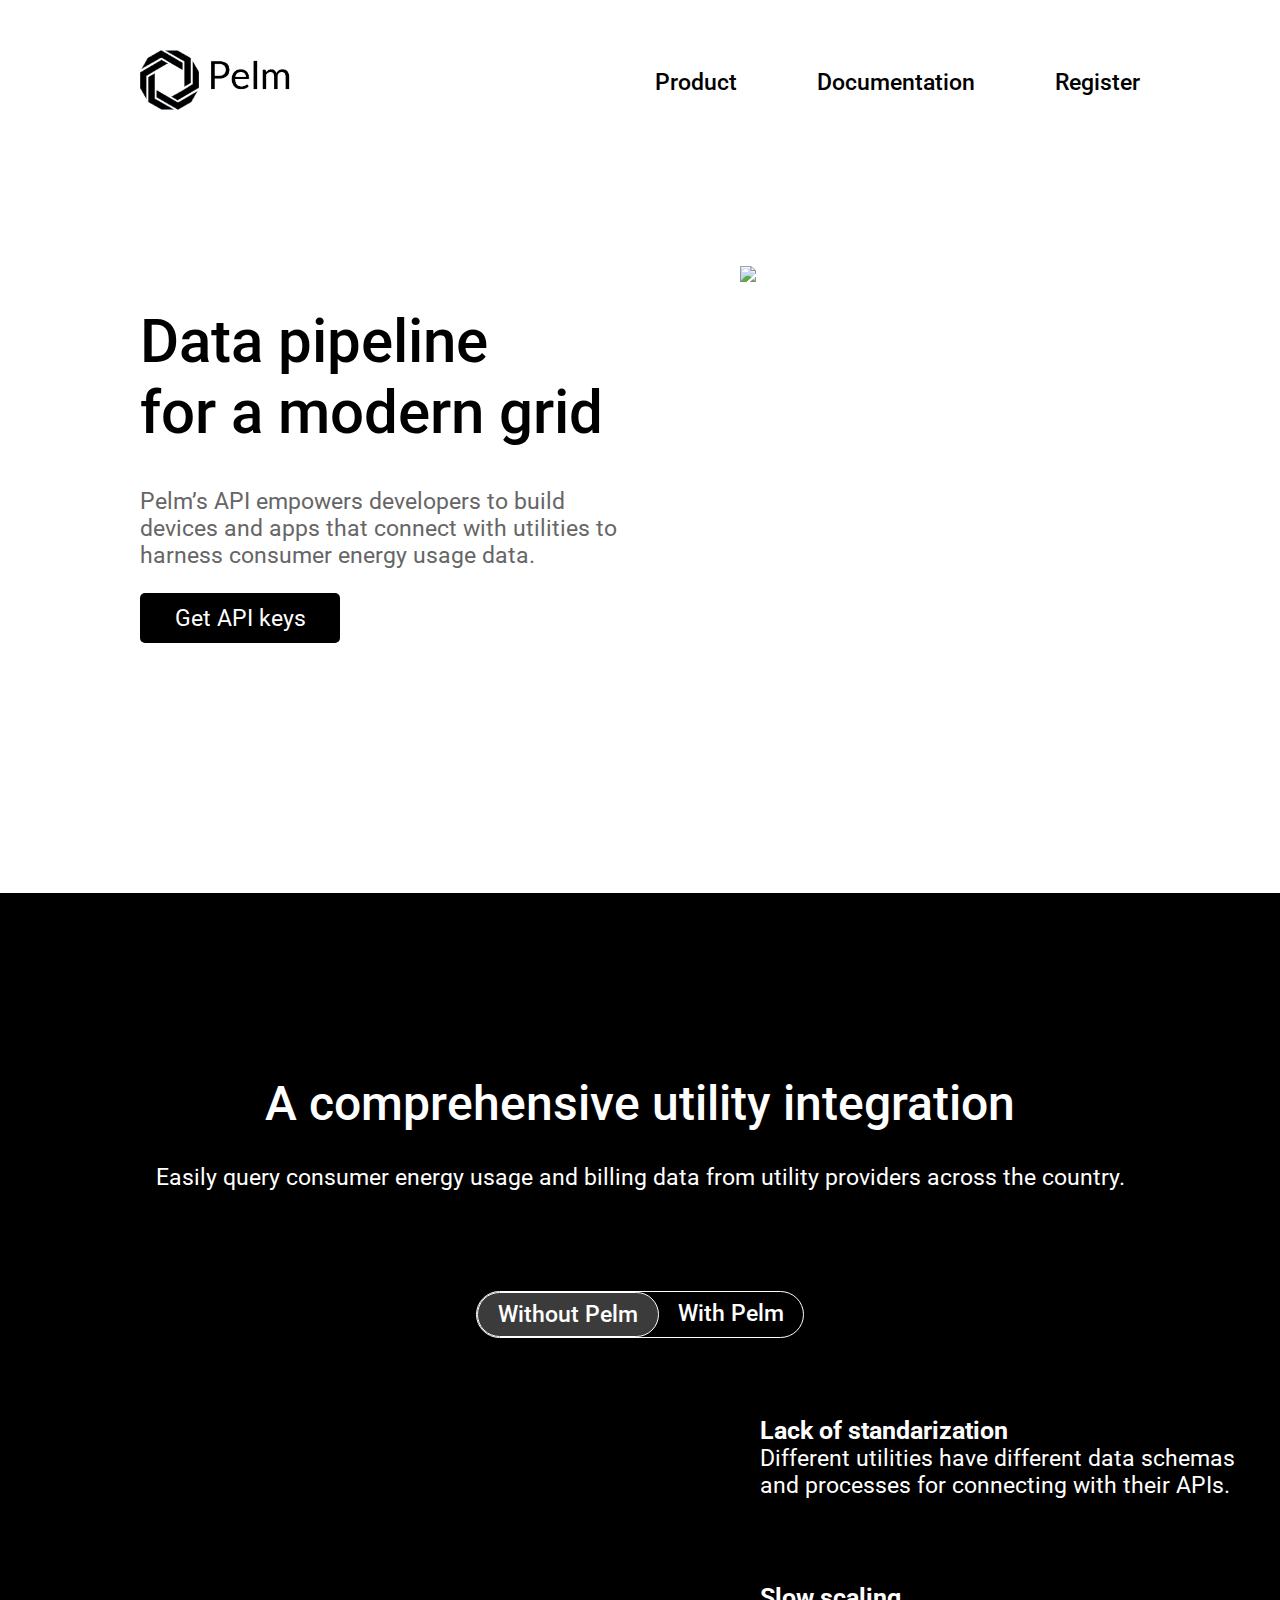
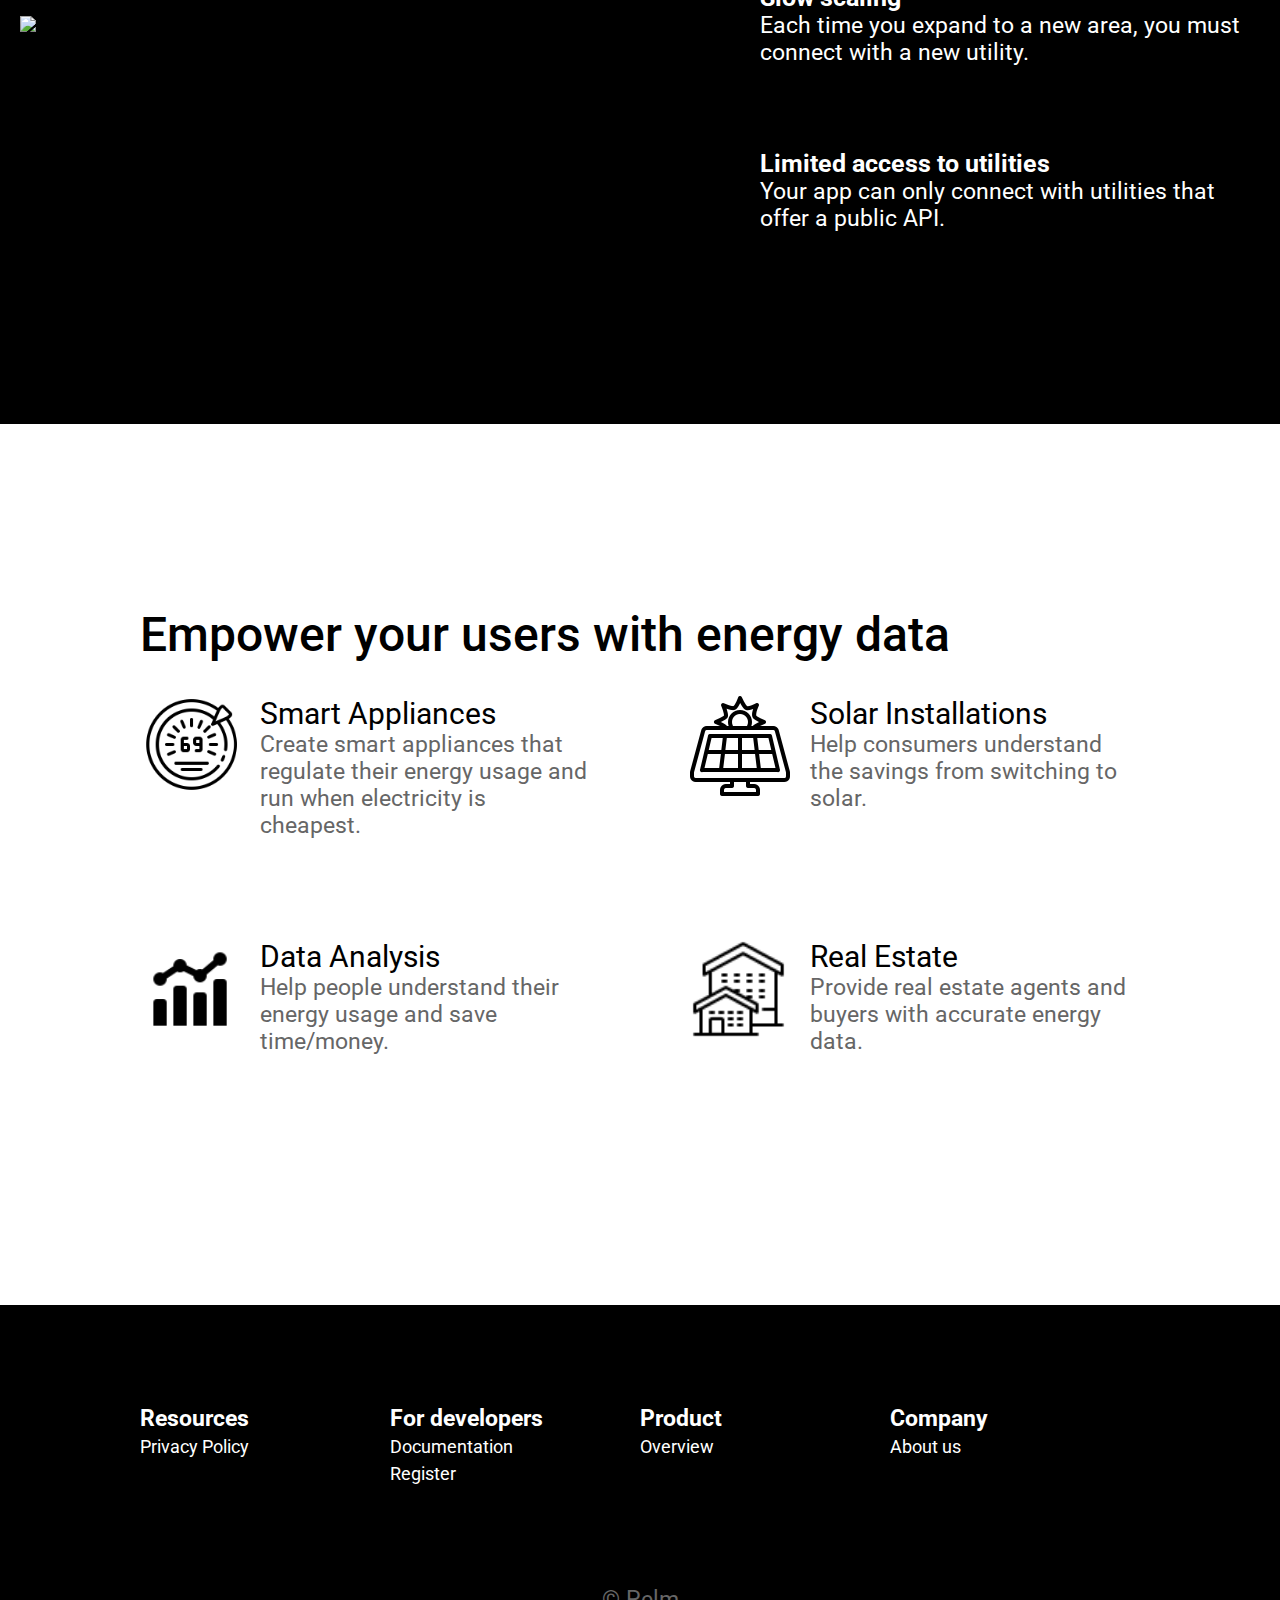
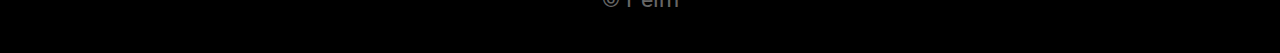
==== commit 03f58184: "fix merge conflicts" ====
--- a/index.html
+++ b/index.html
@@ -1,7 +1,7 @@
 <!DOCTYPE HTML>
 <link rel="preconnect" href="https://fonts.googleapis.com">
 <link rel="preconnect" href="https://fonts.gstatic.com" crossorigin>
-<link href="https://fonts.googleapis.com/css2?family=Roboto:wght@500&display=swap" rel="stylesheet">
+<link href="https://fonts.googleapis.com/css2?family=Roboto:wght@300;400;500&display=swap" rel="stylesheet">
 <head>
   <title>Pelm - Home</title>
   <meta charset="utf-8" />
@@ -23,7 +23,7 @@
               <a href="product.html" class="nav-link">Product</a>
             </li>
             <li class="nav-item">
-              <a href="documentation.html" class="nav-link">Documentation</a>
+              <a href="https://pelm.readme.io/reference/welcome" class="nav-link">Documentation</a>
             </li>
             <li class="nav-item">
               <a href="register.html" class="nav-link">Register</a>
@@ -54,7 +54,7 @@
           </p>
           <a style = "width: 200px; height: 50px; background-color: black; margin-top: 12px; text-decoration:none;" href="register.html">
             <div style = "width: 200px; height: 50px; background-color: black; margin-top: 24px; border-radius: 5px; display: flex; justify-content: center; align-items: center;">
-              <div style="font-size: 23px; font-family:roboto,sans-serif; color: white">
+              <div style="font-size: 23px; font-family:roboto,sans-serif; font-weight: 400; color: white">
                 Get API keys
               </div>
             </div>
@@ -218,7 +218,7 @@
         <div class="footer-column">
           <strong>For developers</strong>
           <ul style="list-style-type:none; padding-left: 0; list-style-position: inside; display: inline;">
-              <li><a href="documentation.html" class="nav-link">Documentation</a></li>
+              <li><a href="https://pelm.readme.io/reference/welcome" class="nav-link">Documentation</a></li>
               <li><a href="register.html" class="nav-link">Register</a></li>
           </ul>
         </div>
--- a/assets/css/main.css
+++ b/assets/css/main.css
@@ -4,8 +4,8 @@
 
 h1 {
   font-size: 35px;
-  font-weight: normal;
-  font-family:roboto-bold,roboto,sans-serif;
+  font-family:roboto,sans-serif;
+  font-weight: 500;
 }
 
 h2 {
@@ -134,6 +134,8 @@
 .header-section-inner {
   width: 1000px;
   margin-top: 50px;
+  font-family:roboto,sans-serif;
+  font-weight: 500;
 }
 
 .navbar {
@@ -249,7 +251,10 @@
 }
 
 .intro-sub-title {
-  margin-top: 12px; color: #666666;
+  margin-top: 12px;
+  color: #666666;
+  font-family:roboto,sans-serif;
+  font-weight: 400;
 }
 
 @media (max-width: 999px) {
@@ -302,6 +307,8 @@
 .info-sub-header {
   /*margin-top: 12px; */
   text-align: center; margin-bottom: 100px;
+  font-family:roboto,sans-serif;
+  font-weight: 400;
 }
 
 .switch-field {
@@ -330,6 +337,7 @@
 
 .switch-field label {
   font-family: roboto,sans-serif;
+  font-weight: 500;
   font-size: 20px;
   line-height: 1;
   text-align: center;
@@ -398,6 +406,8 @@
   display: flex;
   width: 450px;
   margin-bottom: 40px;
+  font-family:roboto,sans-serif;
+  font-weight: 400;
 }
 
 .use-case-section-icon {
@@ -546,6 +556,8 @@
 .register-form-row {
   /*width: 500px;*/
   width: 100%;
+  font-family:roboto,sans-serif;
+  font-weight: 400;
 }
 
 .submit-form-button {
@@ -553,6 +565,7 @@
   width: 100%;
   height: 50px; background-color: black; margin-top: 50px; border-radius: 5px; display: flex; justify-content: center; align-items: center;
   font-size: 23px; font-family:roboto,sans-serif;
+  font-weight: 400;
   color: white;
 }
 
--- a/assets/css/main.css
+++ b/assets/css/main.css
@@ -4,8 +4,8 @@
 
 h1 {
   font-size: 35px;
-  font-weight: normal;
-  font-family:roboto-bold,roboto,sans-serif;
+  font-family:roboto,sans-serif;
+  font-weight: 500;
 }
 
 h2 {
@@ -134,6 +134,8 @@
 .header-section-inner {
   width: 1000px;
   margin-top: 50px;
+  font-family:roboto,sans-serif;
+  font-weight: 500;
 }
 
 .navbar {
@@ -249,7 +251,10 @@
 }
 
 .intro-sub-title {
-  margin-top: 12px; color: #666666;
+  margin-top: 12px;
+  color: #666666;
+  font-family:roboto,sans-serif;
+  font-weight: 400;
 }
 
 @media (max-width: 999px) {
@@ -302,6 +307,8 @@
 .info-sub-header {
   /*margin-top: 12px; */
   text-align: center; margin-bottom: 100px;
+  font-family:roboto,sans-serif;
+  font-weight: 400;
 }
 
 .switch-field {
@@ -330,6 +337,7 @@
 
 .switch-field label {
   font-family: roboto,sans-serif;
+  font-weight: 500;
   font-size: 20px;
   line-height: 1;
   text-align: center;
@@ -398,6 +406,8 @@
   display: flex;
   width: 450px;
   margin-bottom: 40px;
+  font-family:roboto,sans-serif;
+  font-weight: 400;
 }
 
 .use-case-section-icon {
@@ -546,6 +556,8 @@
 .register-form-row {
   /*width: 500px;*/
   width: 100%;
+  font-family:roboto,sans-serif;
+  font-weight: 400;
 }
 
 .submit-form-button {
@@ -553,6 +565,7 @@
   width: 100%;
   height: 50px; background-color: black; margin-top: 50px; border-radius: 5px; display: flex; justify-content: center; align-items: center;
   font-size: 23px; font-family:roboto,sans-serif;
+  font-weight: 400;
   color: white;
 }
 
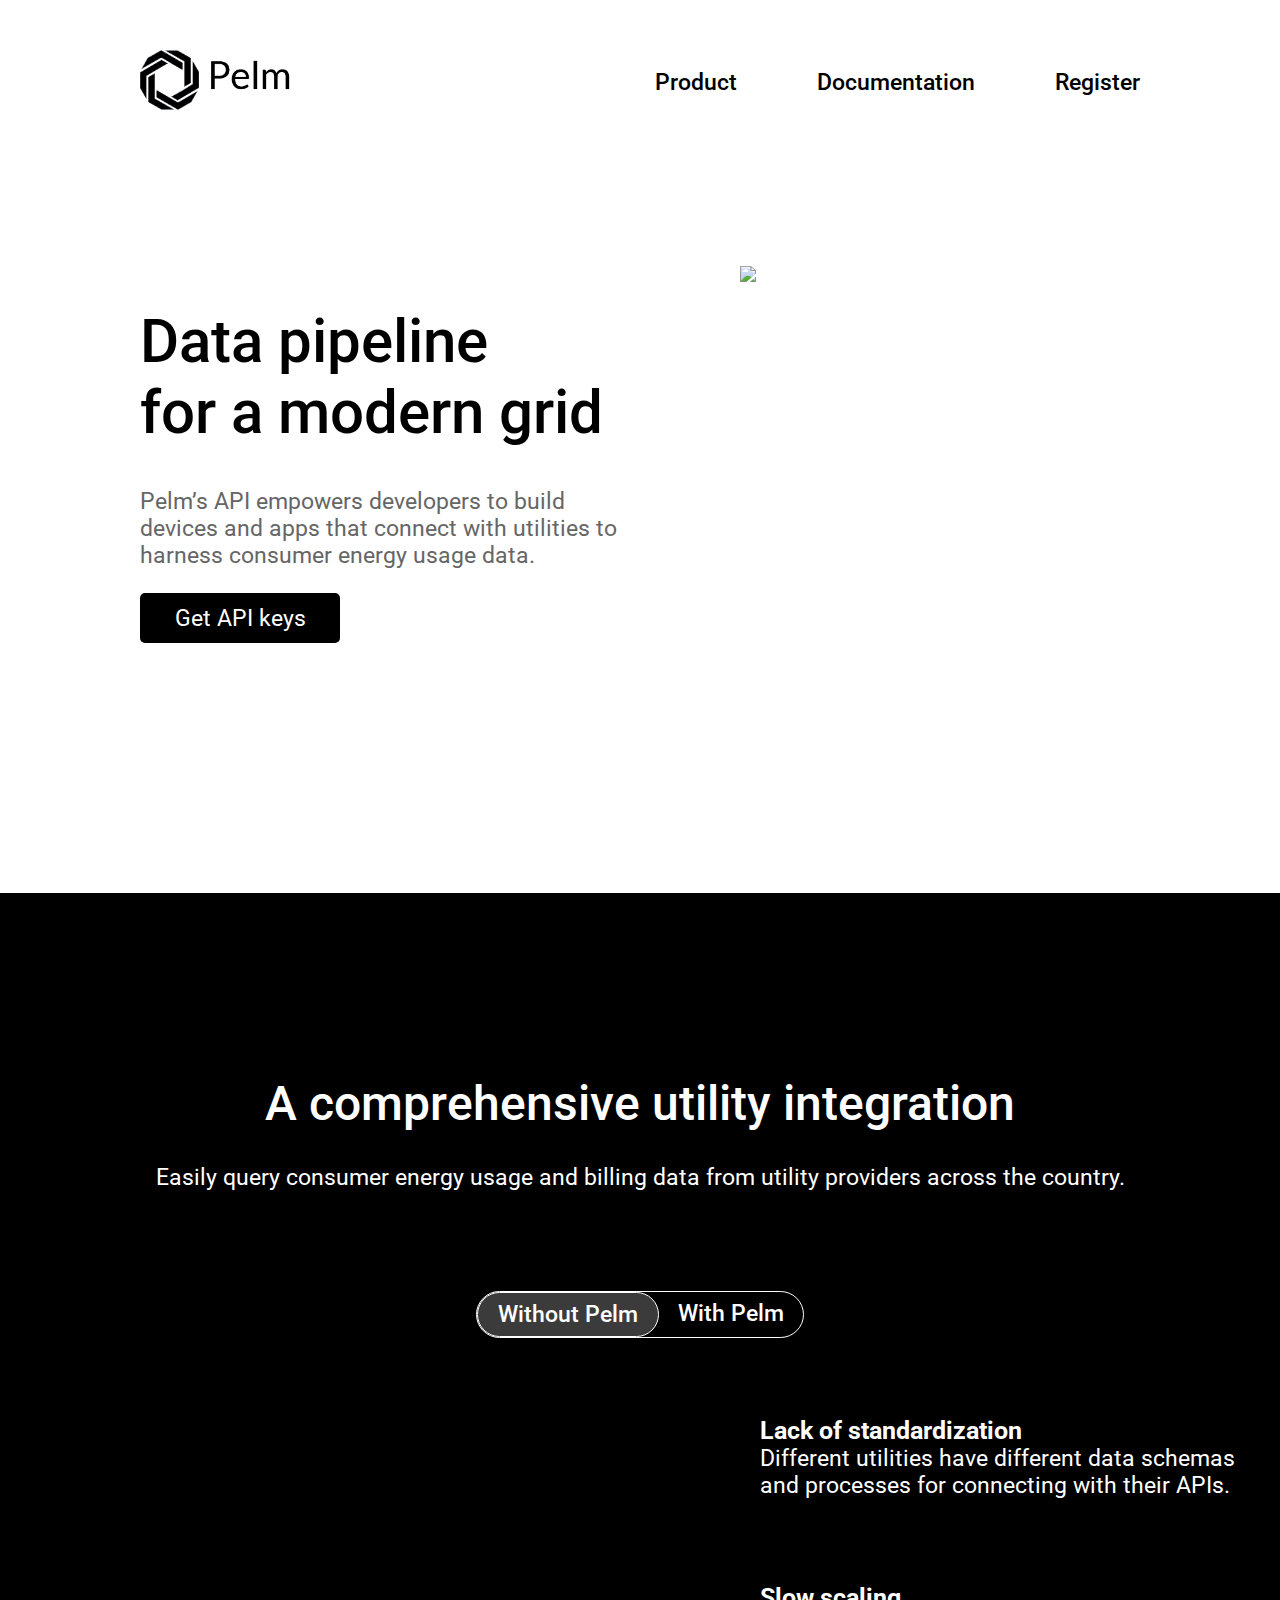
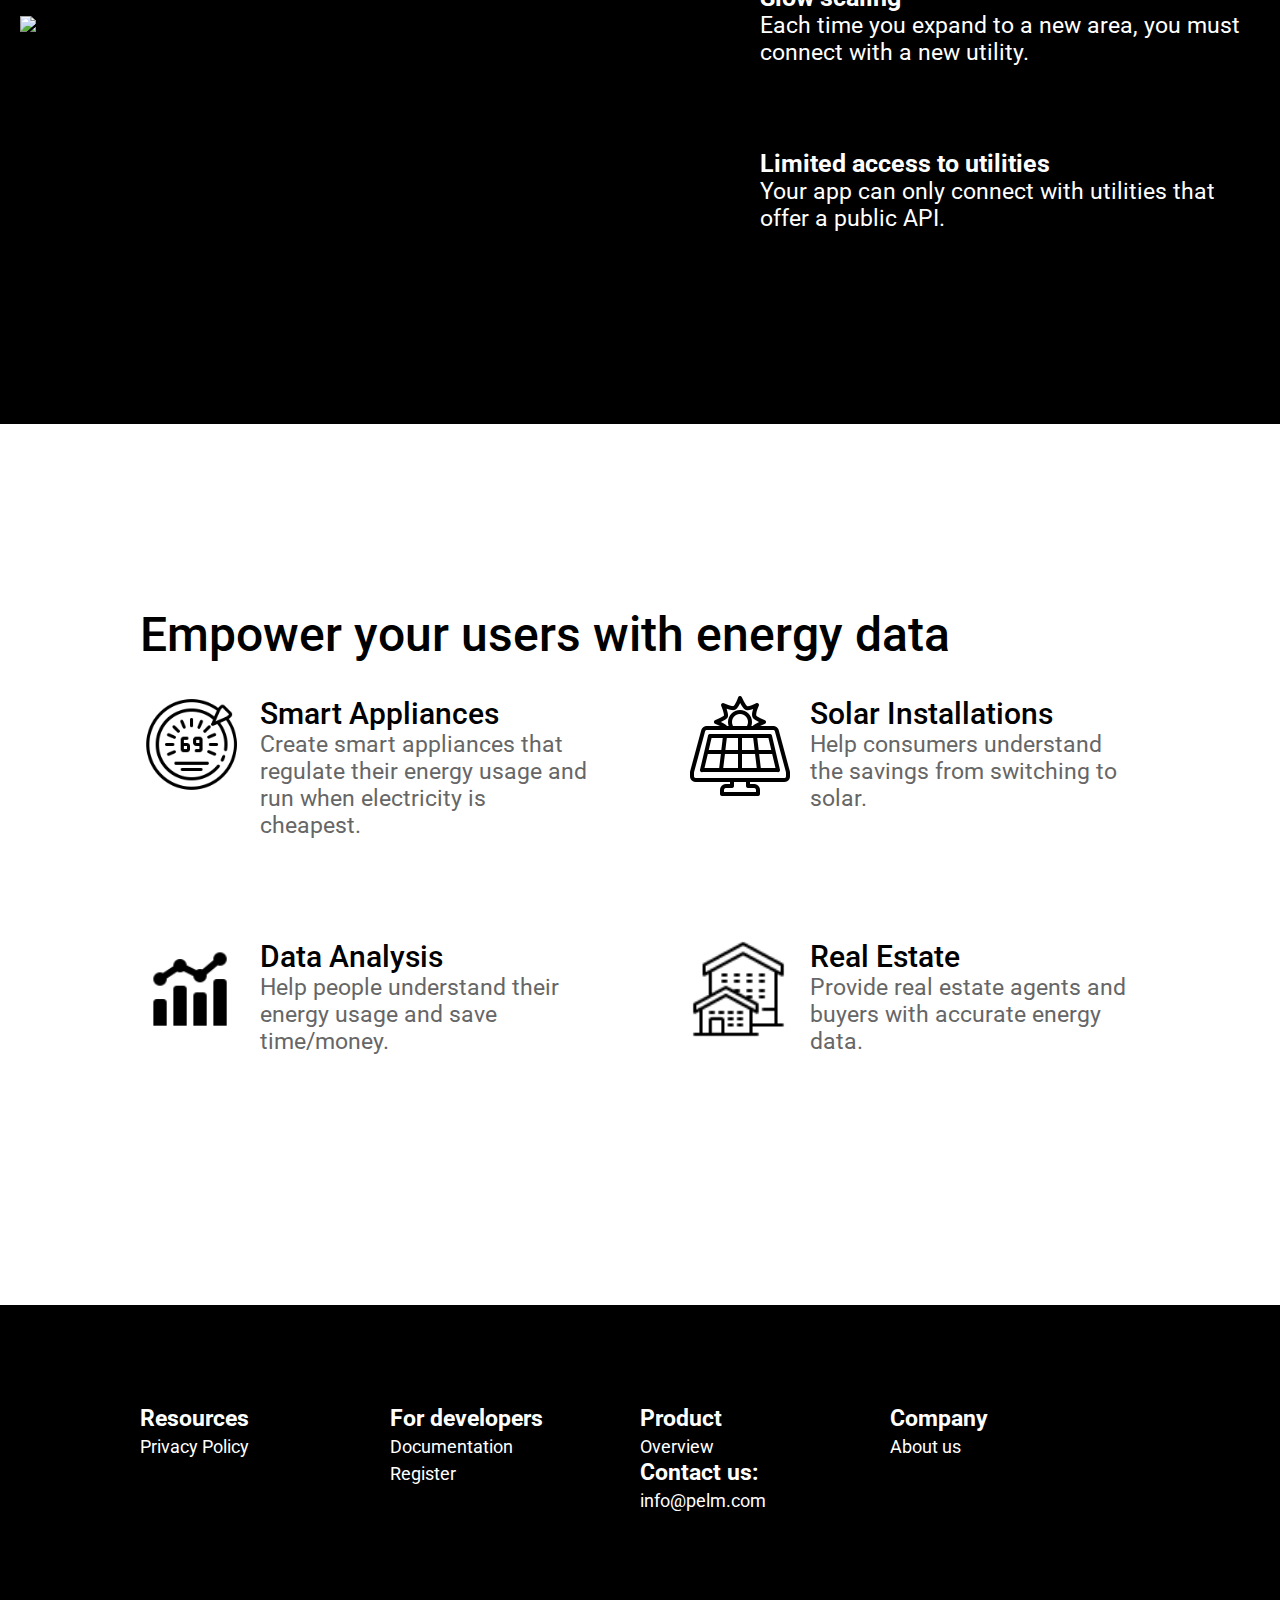
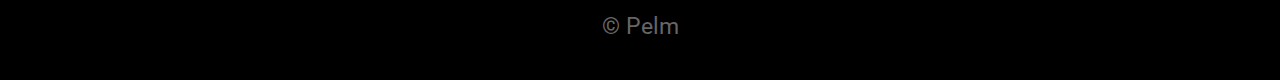
==== commit e3ec5914: "Typo" ====
--- a/index.html
+++ b/index.html
@@ -99,7 +99,7 @@
         <div id="without-pelm-summary" class="info-summary">
           <div style="color: white">
             <h3>
-              Lack of standarization
+              Lack of standardization
             </h3>
             <p>
               Different utilities have different data schemas and processes for connecting with their APIs.
@@ -232,6 +232,12 @@
           <strong>Company</strong>
           <ul style="list-style-type:none; padding-left: 0; list-style-position: inside; display: inline;">
               <li><a href="about.html" class="nav-link">About us</a></li>
+          </ul>
+        </div>
+        <div class="footer-column">
+          <strong>Contact us:</strong>
+          <ul style="list-style-type:none; padding-left: 0; list-style-position: inside; display: inline;">
+              <li><a href="mailto:info@pelm.com" class="nav-link">info@pelm.com</a></li>
           </ul>
         </div>
       </div>
--- a/assets/css/main.css
+++ b/assets/css/main.css
@@ -11,7 +11,8 @@
 h2 {
   font-size: 25px;
   font-weight: normal;
-  font-family:roboto-bold,roboto,sans-serif;
+  font-family:roboto,sans-serif;
+  font-weight: 500;
   margin: 0 0 0 0;
 }
 
@@ -482,19 +483,19 @@
 
 
 #privacy-and-security-policy h2 {
-  font-size: 30px; font-family:roboto-bold,roboto,sans-serif
+  font-size: 24px; font-family:roboto,sans-serif; font-weight: 500;
 }
 
 #privacy-and-security-policy h3 {
-  font-size: 30px; font-family:roboto-bold,roboto,sans-serif
+  font-size: 20px; font-family:roboto-bold,roboto,sans-serif
 }
 
 #privacy-and-security-policy p {
-    font-size: 23px; font-family:roboto,sans-serif; color: #666666;
+    font-size: 18px; font-family:roboto,sans-serif; color: #666666; font-weight: 400;
 }
 
 #privacy-and-security-policy li {
-  font-size: 23px; font-family:roboto,sans-serif; color: #666666;
+  font-size: 18px; font-family:roboto,sans-serif; color: #666666;
 }
 
 .privacy-and-security-policy-h1 {
@@ -502,11 +503,11 @@
 }
 
 .privacy-and-security-policy-h2 {
-  font-size: 30px; font-family:roboto-bold,roboto,sans-serif
+  font-size: 24px; font-family:roboto-bold,roboto,sans-serif
 }
 
 .privacy-and-security-policy-h3 {
-  font-size: 23px; font-family:roboto-bold,roboto,sans-serif
+  font-size: 24px; font-family:roboto-bold,roboto,sans-serif
 }
 
 .privacy-and-security-policy-body {
@@ -514,9 +515,21 @@
 }
 
 /******FORM*******/
-.register-form-section-inner {
-  margin-top: 100px; margin-bottom: 100px; display: flex; flex-direction: column;
+.register-page-section-inner {
+  margin-top: 100px; margin-bottom: 100px;
+  width: 100%;
+  display: flex;
+  justify-content: center;
+}
+
+.register-form-container {
+  display: flex; flex-direction: column;
   width: min(500px, 90%);
+}
+
+.register-confirmation-container {
+  display: none;
+  width: min(700px, 90%);
 }
 
 #formDestination {
--- a/assets/css/main.css
+++ b/assets/css/main.css
@@ -11,7 +11,8 @@
 h2 {
   font-size: 25px;
   font-weight: normal;
-  font-family:roboto-bold,roboto,sans-serif;
+  font-family:roboto,sans-serif;
+  font-weight: 500;
   margin: 0 0 0 0;
 }
 
@@ -482,19 +483,19 @@
 
 
 #privacy-and-security-policy h2 {
-  font-size: 30px; font-family:roboto-bold,roboto,sans-serif
+  font-size: 24px; font-family:roboto,sans-serif; font-weight: 500;
 }
 
 #privacy-and-security-policy h3 {
-  font-size: 30px; font-family:roboto-bold,roboto,sans-serif
+  font-size: 20px; font-family:roboto-bold,roboto,sans-serif
 }
 
 #privacy-and-security-policy p {
-    font-size: 23px; font-family:roboto,sans-serif; color: #666666;
+    font-size: 18px; font-family:roboto,sans-serif; color: #666666; font-weight: 400;
 }
 
 #privacy-and-security-policy li {
-  font-size: 23px; font-family:roboto,sans-serif; color: #666666;
+  font-size: 18px; font-family:roboto,sans-serif; color: #666666;
 }
 
 .privacy-and-security-policy-h1 {
@@ -502,11 +503,11 @@
 }
 
 .privacy-and-security-policy-h2 {
-  font-size: 30px; font-family:roboto-bold,roboto,sans-serif
+  font-size: 24px; font-family:roboto-bold,roboto,sans-serif
 }
 
 .privacy-and-security-policy-h3 {
-  font-size: 23px; font-family:roboto-bold,roboto,sans-serif
+  font-size: 24px; font-family:roboto-bold,roboto,sans-serif
 }
 
 .privacy-and-security-policy-body {
@@ -514,9 +515,21 @@
 }
 
 /******FORM*******/
-.register-form-section-inner {
-  margin-top: 100px; margin-bottom: 100px; display: flex; flex-direction: column;
+.register-page-section-inner {
+  margin-top: 100px; margin-bottom: 100px;
+  width: 100%;
+  display: flex;
+  justify-content: center;
+}
+
+.register-form-container {
+  display: flex; flex-direction: column;
   width: min(500px, 90%);
+}
+
+.register-confirmation-container {
+  display: none;
+  width: min(700px, 90%);
 }
 
 #formDestination {
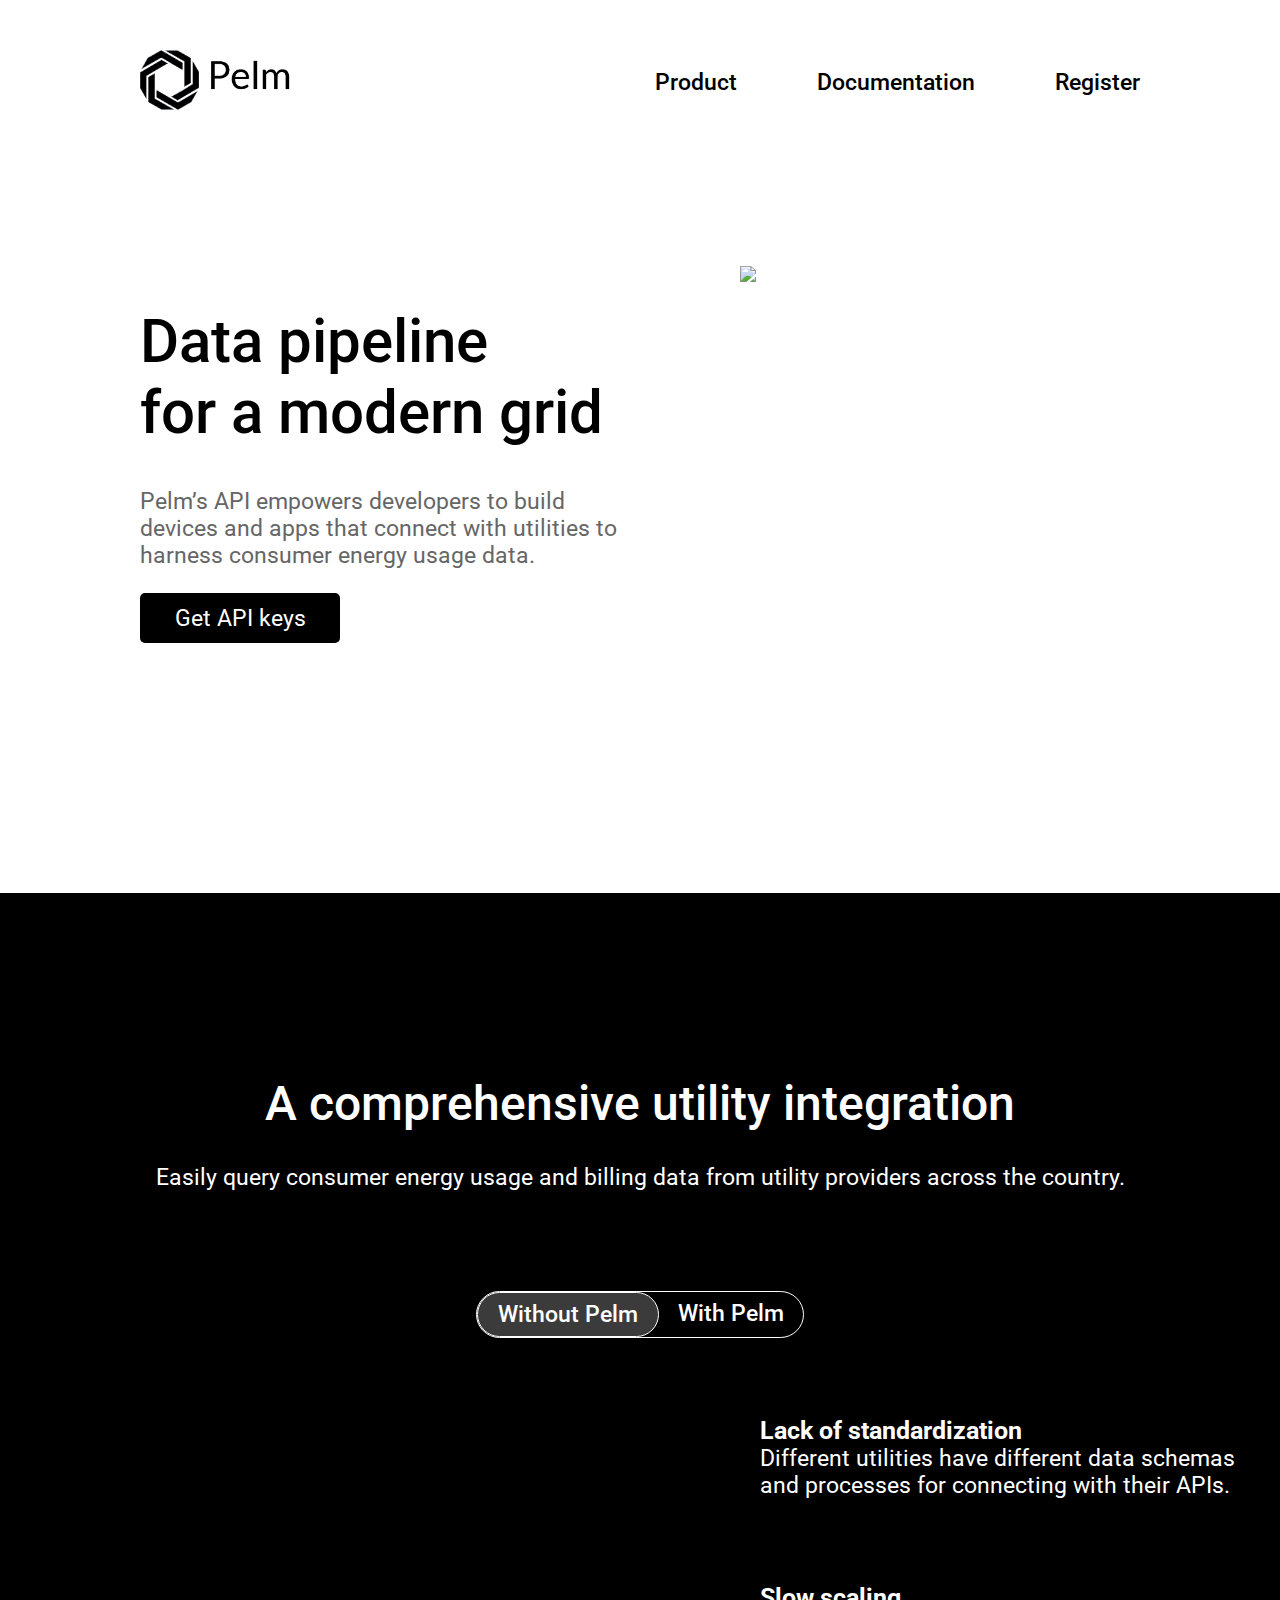
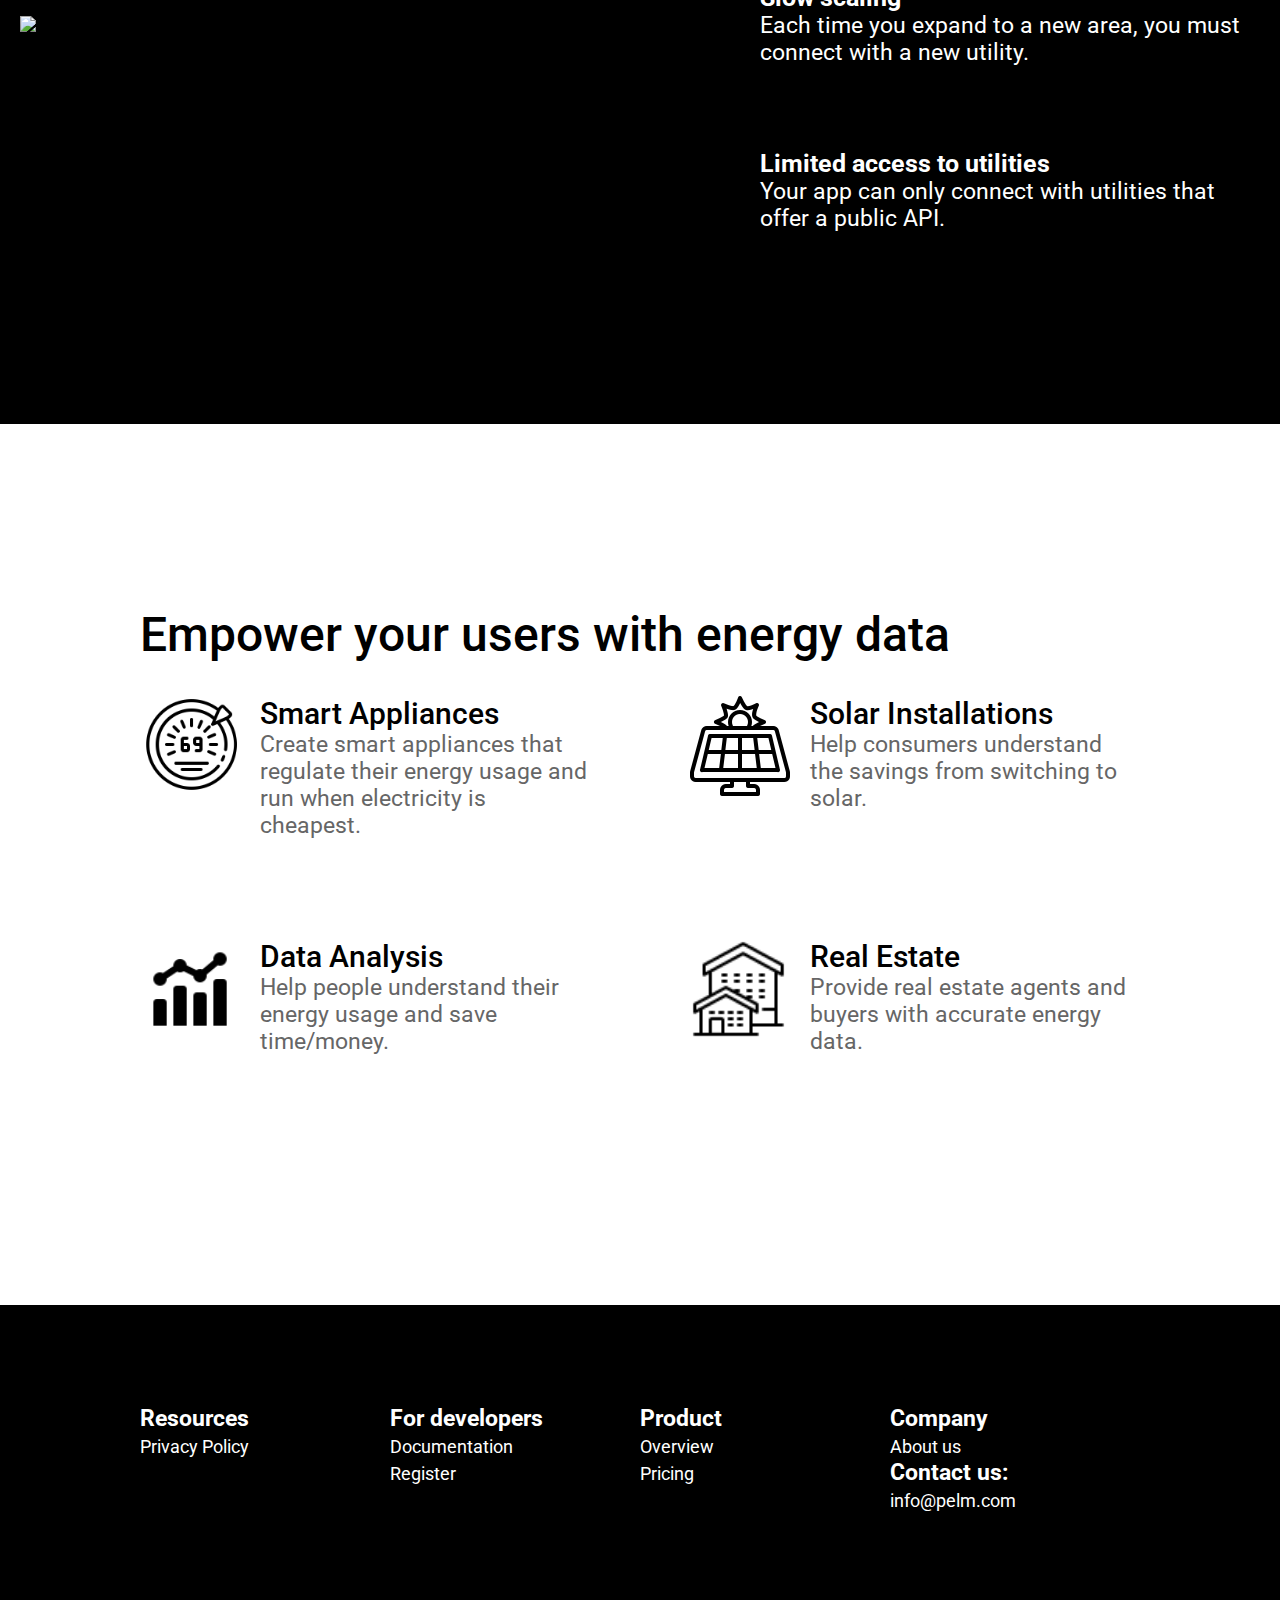
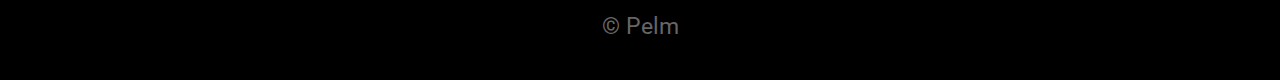
==== commit de8d9b70: "add pricing page" ====
--- a/index.html
+++ b/index.html
@@ -226,6 +226,7 @@
           <strong>Product</strong>
           <ul style="list-style-type:none; padding-left: 0; list-style-position: inside; display: inline;">
               <li><a href="product.html" class="nav-link">Overview</a></li>
+              <li><a href="pricing.html" class="nav-link">Pricing</a></li>
           </ul>
         </div>
         <div class="footer-column">
